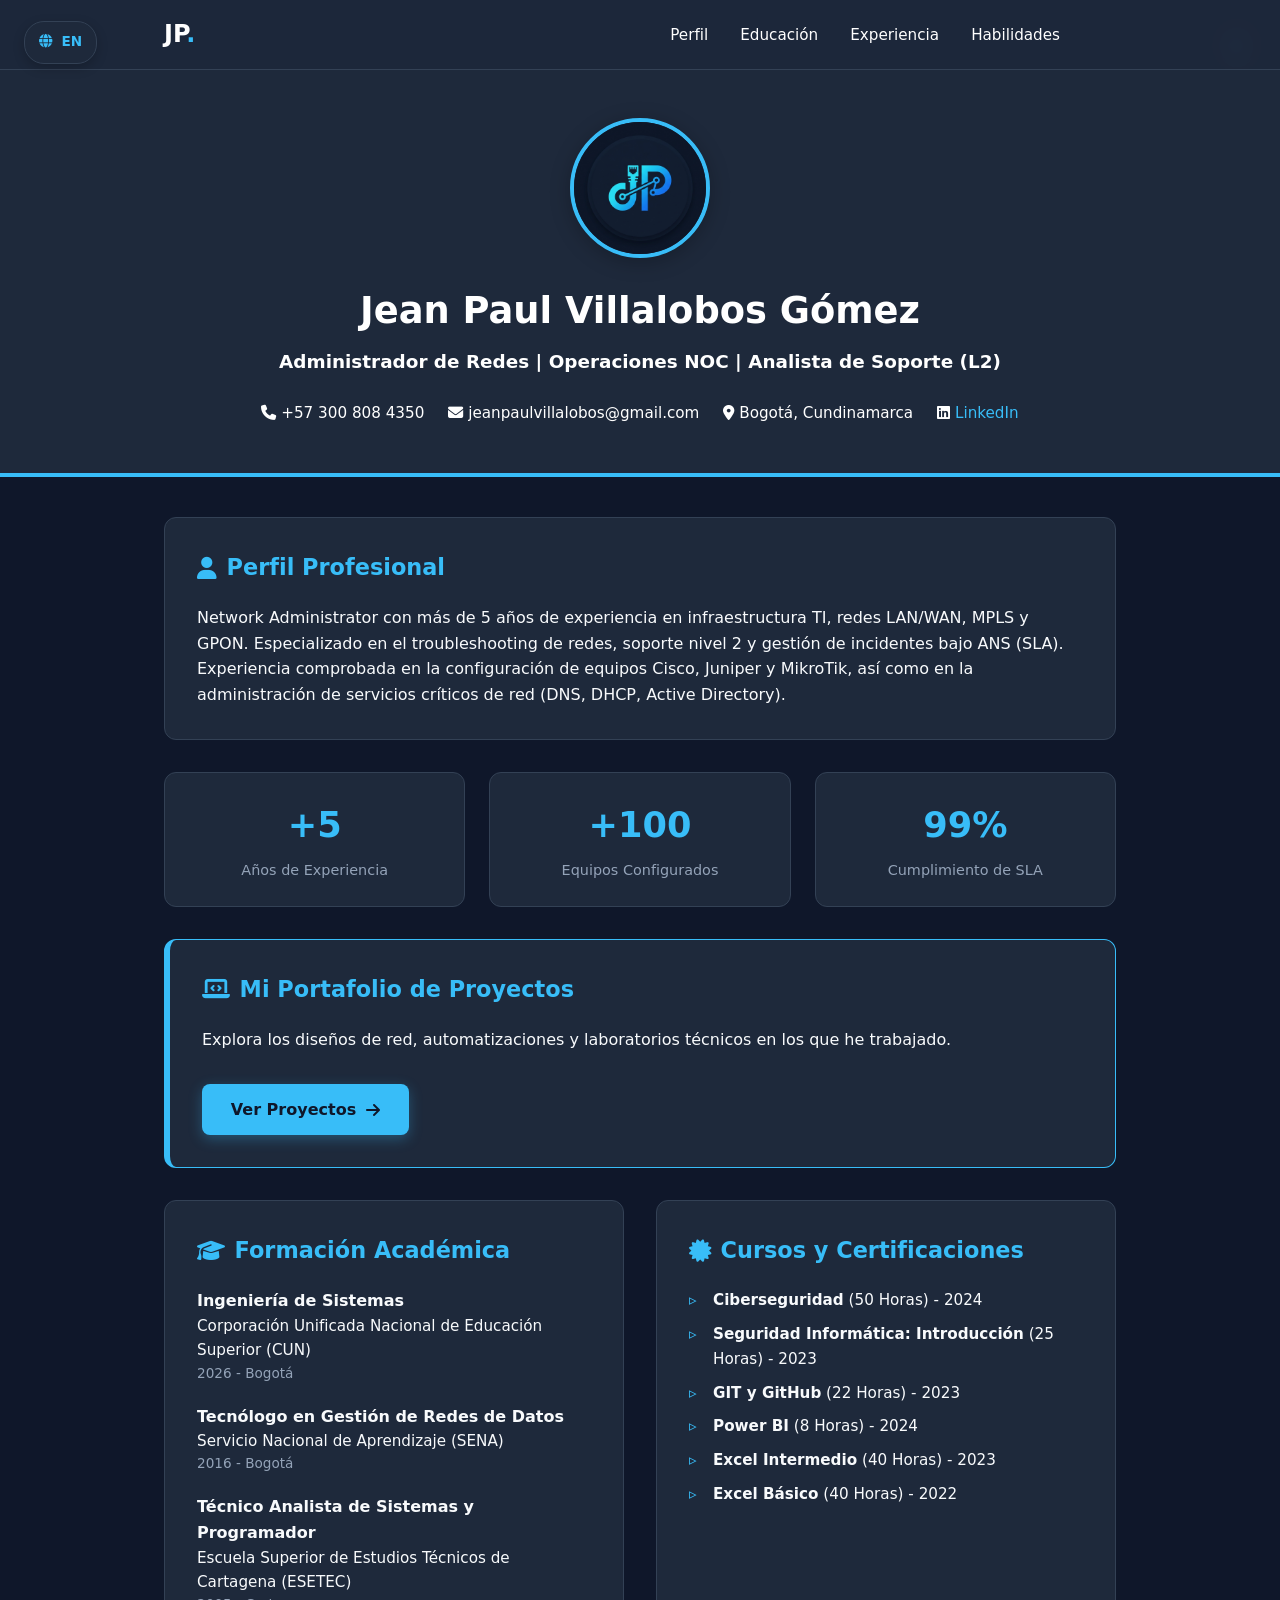
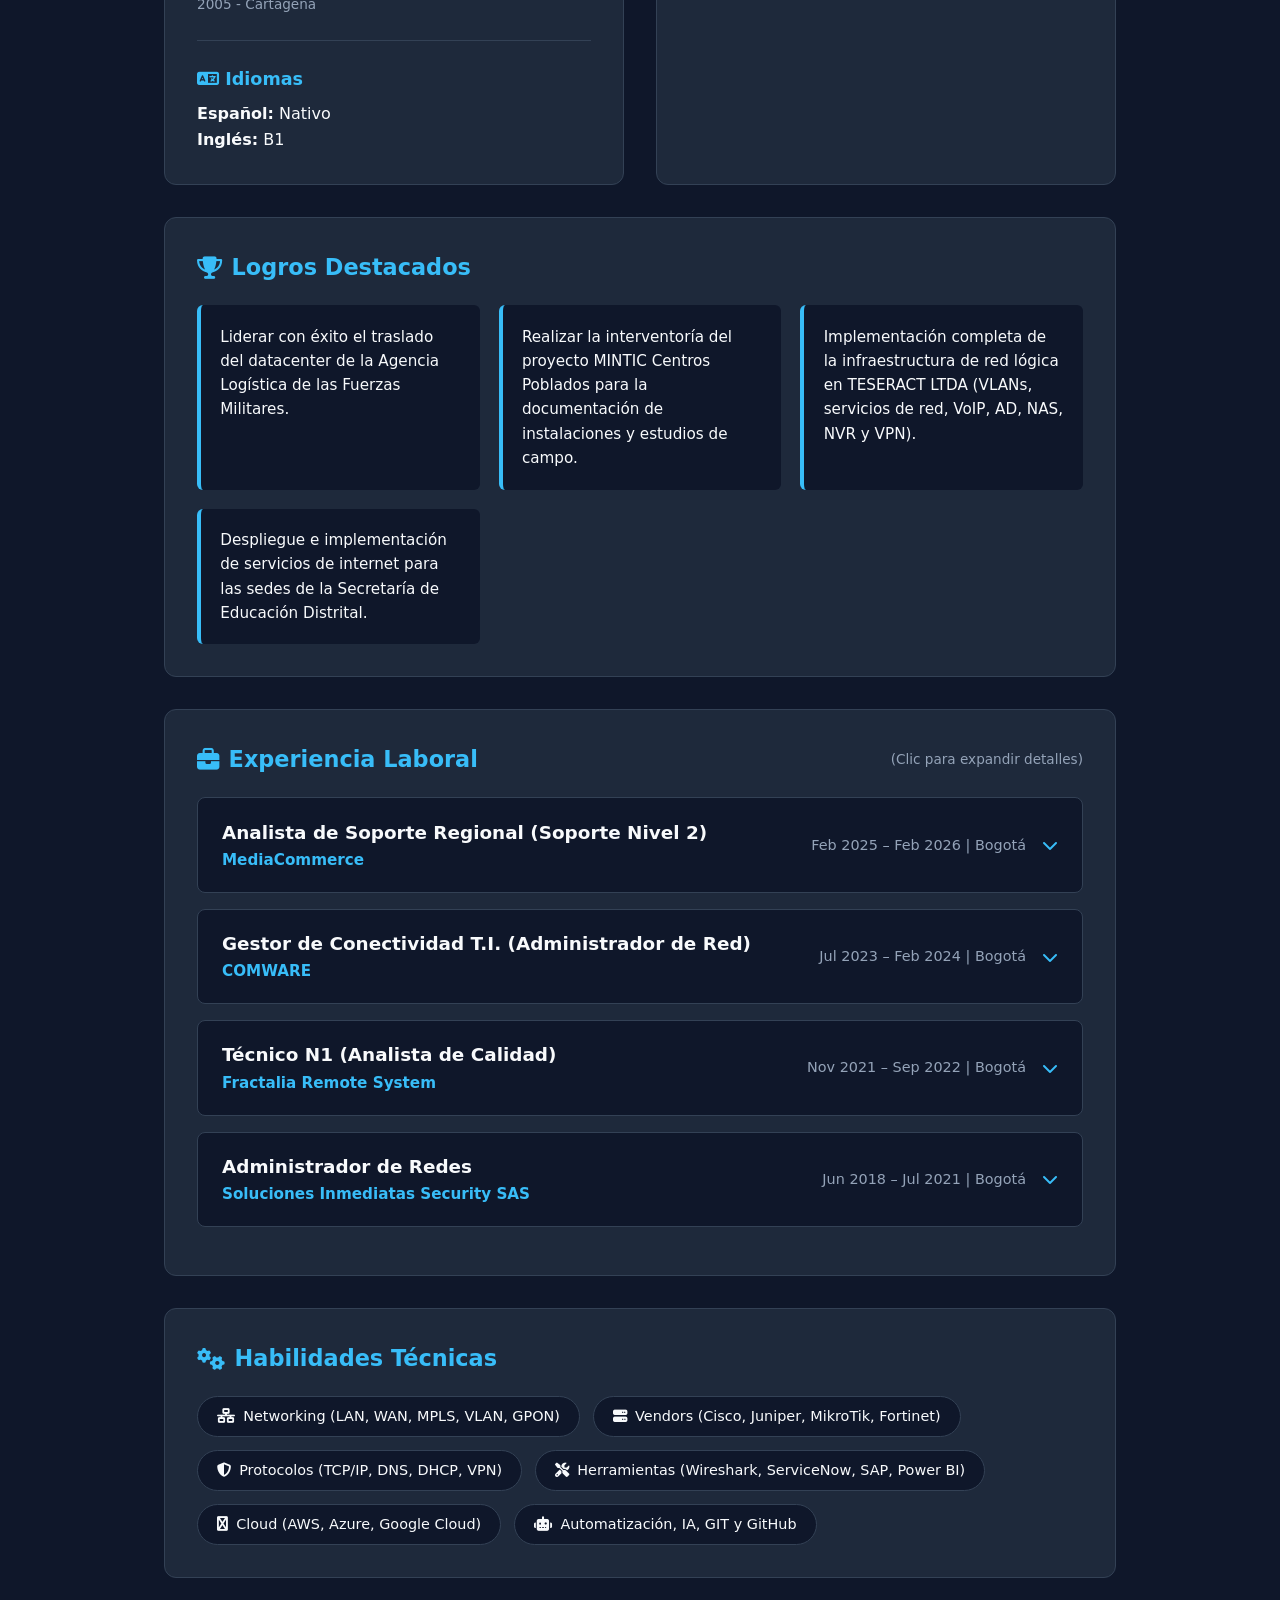
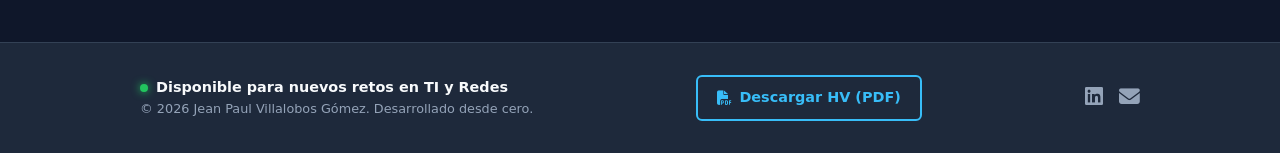
==== index.html @ 3f424269 "cambios corregidos01" ====
<!DOCTYPE html>
<html lang="es">
<head>
    <meta charset="UTF-8">
    <meta name="viewport" content="width=device-width, initial-scale=1.0">
    <title>Jean Paul Villalobos Gómez | Network Administrator & NOC Engineer</title>
    
    <link rel="stylesheet" href="css/styles.css">
    <link rel="stylesheet" href="https://cdnjs.cloudflare.com/ajax/libs/font-awesome/6.4.0/css/all.min.css">
    <link rel="icon" type="image/png" href="img/favicon.png">
</head>
<body>
        <a href="index-en.html" class="lang-btn" aria-label="Cambiar idioma a Inglés">
    <i class="fas fa-globe"></i> EN
</a>

    <nav class="navbar">
        <div class="nav-container">
            <a href="#" class="nav-logo">JP<span>.</span></a>
            
            <button class="menu-toggle" id="mobile-menu" aria-label="Abrir menú">
                <span class="bar"></span>
                <span class="bar"></span>
                <span class="bar"></span>
            </button>
            
            <ul class="nav-links" style="margin-right: 3.5rem;">
                <li><a href="#perfil" class="nav-link">Perfil</a></li>
                <li><a href="#educacion" class="nav-link">Educación</a></li>
                <li><a href="#experiencia" class="nav-link">Experiencia</a></li>
                <li><a href="#habilidades" class="nav-link">Habilidades</a></li>
            </ul>
        </div>
    </nav>

    <button id="theme-toggle" class="theme-btn" aria-label="Cambiar tema">
        <i class="fas fa-moon"></i>
    </button>

    <header>
        <div class="header-container">
            <div class="profile-photo-container">
                <img src="img/favicon.png" alt="Foto de Jean Paul Villalobos" class="profile-photo">
            </div>

            <h1>Jean Paul Villalobos Gómez</h1>
            <p class="subtitle">Administrador de Redes | Operaciones NOC | Analista de Soporte (L2)</p>
            
            <div class="contact-bar">
                <span><i class="fas fa-phone"></i> +57 300 808 4350</span>
                <span><i class="fas fa-envelope"></i> jeanpaulvillalobos@gmail.com</span>
                <span><i class="fas fa-map-marker-alt"></i> Bogotá, Cundinamarca</span>
                <span><i class="fab fa-linkedin"></i> <a href="https://www.linkedin.com/in/jean-paul-villaloboss-394579252/" target="_blank">LinkedIn</a></span>
            </div>
        </div>
    </header>

    <div class="container">
        
        <section id="perfil" class="main-section scroll-animate">
            <h2><i class="fas fa-user"></i> Perfil Profesional</h2>
            <p>Network Administrator con más de 5 años de experiencia en infraestructura TI, redes LAN/WAN, MPLS y GPON. Especializado en el troubleshooting de redes, soporte nivel 2 y gestión de incidentes bajo ANS (SLA). Experiencia comprobada en la configuración de equipos Cisco, Juniper y MikroTik, así como en la administración de servicios críticos de red (DNS, DHCP, Active Directory).</p>
        </section>

        <section id="stats" class="stats-section scroll-animate">
            <div class="stats-grid">
                <div class="stat-card">
                    <span class="stat-number" data-target="5">+0</span>
                    <p class="stat-label">Años de Experiencia</p>
                </div>
                <div class="stat-card">
                    <span class="stat-number" data-target="100">+0</span>
                    <p class="stat-label">Equipos Configurados</p>
                </div>
                <div class="stat-card">
                    <span class="stat-number" data-target="99">0%</span>
                    <p class="stat-label">Cumplimiento de SLA</p>
                </div>
            </div>
        </section>

        <section id="portafolio-link" class="portfolio-banner scroll-animate">
            <div class="portfolio-banner-content">
                <div class="portfolio-banner-text">
                    <h2><i class="fas fa-laptop-code"></i> Mi Portafolio de Proyectos</h2>
                    <p>Explora los diseños de red, automatizaciones y laboratorios técnicos en los que he trabajado.</p>
                </div>
                <a href="portafolio.html" class="portfolio-btn">Ver Proyectos <i class="fas fa-arrow-right"></i></a>
            </div>
        </section>

        <div class="columns-grid scroll-animate">
            
            <section id="educacion" class="grid-section">
                <h2><i class="fas fa-graduation-cap"></i> Formación Académica</h2>
                <div class="education-item">
                    <h4>Ingeniería de Sistemas</h4>
                    <p class="institution">Corporación Unificada Nacional de Educación Superior (CUN)</p>
                    <p class="year">2026 - Bogotá</p>
                </div>
                <div class="education-item">
                    <h4>Tecnólogo en Gestión de Redes de Datos</h4>
                    <p class="institution">Servicio Nacional de Aprendizaje (SENA)</p>
                    <p class="year">2016 - Bogotá</p>
                </div>
                <div class="education-item">
                    <h4>Técnico Analista de Sistemas y Programador</h4>
                    <p class="institution">Escuela Superior de Estudios Técnicos de Cartagena (ESETEC)</p>
                    <p class="year">2005 - Cartagena</p>
                </div>
                
                <div class="languages-block">
                    <h3><i class="fas fa-language"></i> Idiomas</h3>
                    <p><strong>Español:</strong> Nativo</p>
                    <p><strong>Inglés:</strong> B1</p>
                </div>
            </section>

            <section id="certificaciones" class="grid-section">
                <h2><i class="fas fa-certificate"></i> Cursos y Certificaciones</h2>
                <ul class="certifications-list">
                    <li><strong>Ciberseguridad</strong> (50 Horas) - 2024</li>
                    <li><strong>Seguridad Informática: Introducción</strong> (25 Horas) - 2023</li>
                    <li><strong>GIT y GitHub</strong> (22 Horas) - 2023</li>
                    <li><strong>Power BI</strong> (8 Horas) - 2024</li>
                    <li><strong>Excel Intermedio</strong> (40 Horas) - 2023</li>
                    <li><strong>Excel Básico</strong> (40 Horas) - 2022</li>
                </ul>
            </section>
        </div>

        <section id="logros" class="main-section scroll-animate">
            <h2><i class="fas fa-trophy"></i> Logros Destacados</h2>
            <div class="logros-container">
                <div class="logro-card">
                    <p>Liderar con éxito el traslado del datacenter de la Agencia Logística de las Fuerzas Militares.</p>
                </div>
                <div class="logro-card">
                    <p>Realizar la interventoría del proyecto MINTIC Centros Poblados para la documentación de instalaciones y estudios de campo.</p>
                </div>
                <div class="logro-card">
                    <p>Implementación completa de la infraestructura de red lógica en TESERACT LTDA (VLANs, servicios de red, VoIP, AD, NAS, NVR y VPN).</p>
                </div>
                <div class="logro-card">
                    <p>Despliegue e implementación de servicios de internet para las sedes de la Secretaría de Educación Distrital.</p>
                </div>
            </div>
        </section>

        <section id="experiencia" class="main-section scroll-animate">
            <h2><i class="fas fa-briefcase"></i> Experiencia Laboral <span class="help-text">(Clic para expandir detalles)</span></h2>
            
            <div class="accordion-item">
                <div class="accordion-header">
                    <div class="job-meta-title">
                        <h3>Analista de Soporte Regional (Soporte Nivel 2)</h3>
                        <span class="company">MediaCommerce</span>
                    </div>
                    <div class="job-meta-date">
                        <span class="date">Feb 2025 – Feb 2026 | Bogotá</span>
                        <i class="fas fa-chevron-down arrow-icon"></i>
                    </div>
                </div>
                <div class="accordion-content">
                    <ul class="job-tasks">
                        <li>Soporte técnico especializado en campo a equipos de telecomunicaciones de alta capacidad para clientes corporativos y sector público.</li>
                        <li>Preconfiguración, instalación física, conexión, diagnóstico de fallas (capa física y lógica) y puesta en marcha de equipos en sitio (última milla y acceso).</li>
                        <li>Gestión de solicitudes, logística de equipos, desinstalaciones y trazabilidad mediante SAP.</li>
                        <li>Atención de incidentes y soporte correctivo garantizando la continuidad del servicio bajo estrictos acuerdos de niveles de servicio (SLA).</li>
                    </ul>
                </div>
            </div>

            <div class="accordion-item">
                <div class="accordion-header">
                    <div class="job-meta-title">
                        <h3>Gestor de Conectividad T.I. (Administrador de Red)</h3>
                        <span class="company">COMWARE</span>
                    </div>
                    <div class="job-meta-date">
                        <span class="date">Jul 2023 – Feb 2024 | Bogotá</span>
                        <i class="fas fa-chevron-down arrow-icon"></i>
                    </div>
                </div>
                <div class="accordion-content">
                    <ul class="job-tasks">
                        <li>Administración y monitoreo de redes LAN/WAN/WLAN utilizando switches Juniper y controladoras inalámbricas HP Aruba.</li>
                        <li>Gestión de servicios de red (Active Directory, DNS, DHCP, FTP/SFTP, Office 365, VoIP) y entornos de virtualización (Hyper-V, VMware).</li>
                        <li>Administración de conectividad MPLS inter-sedes y herramientas de diagnóstico (Wireshark, SSH, MariaDB, SQL Server).</li>
                        <li>Gestión de incidencias a través de ServiceNow bajo el marco de trabajo ITIL, cumpliendo con los SLAs establecidos.</li>
                    </ul>
                </div>
            </div>

            <div class="accordion-item">
                <div class="accordion-header">
                    <div class="job-meta-title">
                        <h3>Técnico N1 (Analista de Calidad)</h3>
                        <span class="company">Fractalia Remote System</span>
                    </div>
                    <div class="job-meta-date">
                        <span class="date">Nov 2021 – Sep 2022 | Bogotá</span>
                        <i class="fas fa-chevron-down arrow-icon"></i>
                    </div>
                </div>
                <div class="accordion-content">
                    <ul class="job-tasks">
                        <li>Validación, auditoría y normalización de documentación técnica para estudios de campo e instalaciones del proyecto MINTIC.</li>
                        <li>Análisis y manejo de datos masivos mediante Excel avanzado, Power Query y Power BI para el seguimiento de indicadores (dashboards).</li>
                        <li>Coordinación y gestión de proveedores externos (Panamproject, SDT Ingeniería, Globaltronik) asegurando entregables de calidad.</li>
                    </ul>
                </div>
            </div>

            <div class="accordion-item">
                <div class="accordion-header">
                    <div class="job-meta-title">
                        <h3>Administrador de Redes</h3>
                        <span class="company">Soluciones Inmediatas Security SAS</span>
                    </div>
                    <div class="job-meta-date">
                        <span class="date">Jun 2018 – Jul 2021 | Bogotá</span>
                        <i class="fas fa-chevron-down arrow-icon"></i>
                    </div>
                </div>
                <div class="accordion-content">
                    <ul class="job-tasks">
                        <li>Monitoreo de infraestructura LAN/WAN y gestión de servidores Linux y Windows (hardening y optimización).</li>
                        <li>Implementación de controles de seguridad perimetral (IDS, IPS, Firewalls) y administración de Datacenter (monitoreo ambiental y crítico).</li>
                        <li>Soporte y administración de entornos Cloud (AWS, Azure, Google Cloud) y automatización básica con Python, HTML y CSS.</li>
                    </ul>
                </div>
            </div>
        </section>

        <section id="habilidades" class="main-section scroll-animate">
            <h2><i class="fas fa-cogs"></i> Habilidades Técnicas</h2>
            <div class="skills-container">
                <span class="skill-tag"><i class="fas fa-network-wired"></i> Networking (LAN, WAN, MPLS, VLAN, GPON)</span>
                <span class="skill-tag"><i class="fas fa-server"></i> Vendors (Cisco, Juniper, MikroTik, Fortinet)</span>
                <span class="skill-tag"><i class="fas fa-shield-alt"></i> Protocolos (TCP/IP, DNS, DHCP, VPN)</span>
                <span class="skill-tag"><i class="fas fa-tools"></i> Herramientas (Wireshark, ServiceNow, SAP, Power BI)</span>
                <span class="skill-tag"><i class="fab fa-cloud"></i> Cloud (AWS, Azure, Google Cloud)</span>
                <span class="skill-tag"><i class="fas fa-robot"></i> Automatización, IA, GIT y GitHub</span>
            </div>
        </section>

    </div>

    <footer>
        <div class="footer-container">
            <div class="footer-info">
                <p class="status-tag"><span class="dot"></span> Disponible para nuevos retos en TI y Redes</p>
                <p class="credits">© 2026 Jean Paul Villalobos Gómez. Desarrollado desde cero.</p>
            </div>
            <div class="footer-actions">
                <a href="https://drive.google.com/file/d/1JrEGTM5eayhibXr13yMg1QWJ3Eq_yTVu/view?usp=sharing" download class="download-btn">
                    <i class="fas fa-file-pdf"></i> Descargar HV (PDF)
                </a>
            </div>
            <div class="footer-social">
                <a href="https://www.linkedin.com/in/jean-paul-villaloboss-394579252/" target="_blank" aria-label="LinkedIn"><i class="fab fa-linkedin"></i></a>
                <a href="mailto:jeanpaulvillalobos@gmail.com" aria-label="Email"><i class="fas fa-envelope"></i></a>
            </div>
        </div>
    </footer>

    <script src="js/script.js"></script>
</body>
</html>
---- css/styles.css ----
/* ==========================================================================
   1. CONFIGURACIÓN GENERAL Y VARIABLES (DARK/LIGHT MODE)
   ========================================================================== */
:root {
    --bg-color: #0f172a;
    --card-bg: #1e293b;
    --text-color: #f8fafc;
    --text-muted: #94a3b8;
    --primary-color: #38bdf8;
    --accent-color: #0ea5e9;
    --border-color: #334155;
    --header-bg: #1e293b;
    --nav-bg: rgba(30, 41, 59, 0.95);
}

[data-theme="light"] {
    --bg-color: #f1f5f9;
    --card-bg: #ffffff;
    --text-color: #1e293b;
    --text-muted: #64748b;
    --primary-color: #0284c7;
    --accent-color: #0369a1;
    --border-color: #e2e8f0;
    --header-bg: #0f172a;
    --nav-bg: rgba(15, 23, 42, 0.95);
}

* {
    box-sizing: border-box;
    margin: 0;
    padding: 0;
    transition: background-color 0.3s ease, color 0.3s ease, border-color 0.3s ease;
}

html {
    scroll-behavior: smooth; /* Desplazamiento suave al hacer clic en los enlaces de la barra nav */
}

body {
    font-family: 'Segoe UI', system-ui, sans-serif;
    background-color: var(--bg-color);
    color: var(--text-color);
    line-height: 1.6;
    padding-top: 70px; /* Previene que el menú fijo tape la cabecera */
}

/* ==========================================================================
   2. STICKY NAVBAR & RESPONSIVE MENÚ
   ========================================================================== */
.navbar {
    position: fixed;
    top: 0;
    left: 0;
    width: 100%;
    height: 70px;
    background-color: var(--nav-bg);
    backdrop-filter: blur(8px);
    border-bottom: 1px solid var(--border-color);
    z-index: 2000;
}

.nav-container {
    max-width: 1000px;
    height: 100%;
    margin: 0 auto;
    padding: 0 1.5rem;
    display: flex;
    justify-content: space-between;
    align-items: center;
}

.nav-logo {
    font-size: 1.5rem;
    font-weight: 800;
    color: #ffffff;
    text-decoration: none;
}

.nav-logo span {
    color: var(--primary-color);
}

.nav-links {
    display: flex;
    list-style: none;
    gap: 2rem;
}

.nav-link {
    color: #ffffff;
    text-decoration: none;
    font-size: 0.95rem;
    font-weight: 500;
    position: relative;
    padding: 0.3rem 0;
}

.nav-link::after {
    content: '';
    position: absolute;
    bottom: 0;
    left: 0;
    width: 0;
    height: 2px;
    background-color: var(--primary-color);
    transition: width 0.3s ease;
}

.nav-link:hover::after {
    width: 100%;
}

/* Botón Hamburguesa Móvil */
.menu-toggle {
    display: none;
    flex-direction: column;
    justify-content: space-between;
    width: 24px;
    height: 18px;
    background: transparent;
    border: none;
    cursor: pointer;
}

.menu-toggle .bar {
    width: 100%;
    height: 2px;
    background-color: #ffffff;
    border-radius: 2px;
    transition: all 0.3s ease;
}

/* ==========================================================================
   3. CABECERA Y FOTO CIRCULAR
   ========================================================================== */
header {
    background-color: var(--header-bg);
    padding: 3rem 1.5rem;
    text-align: center;
    border-bottom: 4px solid var(--primary-color);
}

.profile-photo-container {
    width: 140px;
    height: 140px;
    margin: 0 auto 1.5rem auto;
    border-radius: 50%;
    overflow: hidden;
    border: 4px solid var(--primary-color);
    box-shadow: 0 4px 20px rgba(0, 0, 0, 0.25);
    background-color: var(--card-bg);
}

.profile-photo {
    width: 100%;
    height: 100%;
    object-fit: cover;
}

header h1 {
    font-size: 2.3rem;
    margin-bottom: 0.4rem;
}

.subtitle {
    font-size: 1.15rem;
    color: var(--primary-color);
    font-weight: 600;
    margin-bottom: 1.5rem;
}

.contact-bar {
    display: flex;
    justify-content: center;
    gap: 1.5rem;
    flex-wrap: wrap;
    font-size: 0.95rem;
    color: #ffffff;
}

.contact-bar a {
    color: var(--primary-color);
    text-decoration: none;
}
/* ==========================================================================
   3. CABECERA Y FOTO CIRCULAR
   ========================================================================== */
header {
    background-color: var(--header-bg);
    padding: 3rem 1.5rem;
    text-align: center;
    border-bottom: 4px solid var(--primary-color);
}

/* Fuerza a que el título principal sea blanco en cualquier modo */
header h1 {
    font-size: 2.3rem;
    margin-bottom: 0.4rem;
    color: #ffffff; /* <- Cambiado a blanco puro */
}

.subtitle {
    font-size: 1.15rem;
    color: var(--primary-color);
    font-weight: 600;
    margin-bottom: 1.5rem;
}

/* Asegura que los textos adicionales de la cabecera (como en el portafolio) sean blancos */
header p {
    color: #ffffff !important; /* <- Fuerza el blanco para descripciones secundarias en el header */
}

.contact-bar {
    display: flex;
    justify-content: center;
    gap: 1.5rem;
    flex-wrap: wrap;
    font-size: 0.95rem;
    color: #ffffff; /* <- Mantiene los textos de contacto en blanco */
}

.contact-bar a {
    color: var(--primary-color);
    text-decoration: none;
}

/* ==========================================================================
   4. SECCIONES, GRIDS Y COMPONENTES
   ========================================================================== */
.container {
    max-width: 1000px;
    margin: 2.5rem auto 0 auto;
    padding: 0 1.5rem;
}

.main-section, .grid-section {
    background-color: var(--card-bg);
    padding: 2rem;
    border-radius: 12px;
    border: 1px solid var(--border-color);
    margin-bottom: 2rem;
}

h2 {
    font-size: 1.4rem;
    color: var(--primary-color);
    margin-bottom: 1.2rem;
    display: flex;
    align-items: center;
    gap: 0.6rem;
}

.help-text {
    font-size: 0.85rem;
    color: var(--text-muted);
    font-weight: 400;
    margin-left: auto;
}

.columns-grid {
    display: grid;
    grid-template-columns: 1fr 1fr;
    gap: 2rem;
    margin-bottom: 2rem;
}

.columns-grid .grid-section { margin-bottom: 0; }

.education-item { margin-bottom: 1.2rem; }
.institution { font-size: 0.95rem; font-weight: 500; }
.year { font-size: 0.85rem; color: var(--text-muted); }
.languages-block { margin-top: 1.5rem; padding-top: 1.5rem; border-top: 1px solid var(--border-color); }
.languages-block h3 { font-size: 1.1rem; margin-bottom: 0.5rem; color: var(--primary-color); }

.certifications-list { list-style: none; }
.certifications-list li {
    position: relative;
    padding-left: 1.5rem;
    margin-bottom: 0.6rem;
    font-size: 0.95rem;
}
.certifications-list li::before {
    content: "▹"; position: absolute; left: 0; color: var(--primary-color); font-weight: bold;
}

/* Logros en cuadrícula */
.logros-container {
    display: grid;
    grid-template-columns: repeat(auto-fit, minmax(220px, 1fr));
    gap: 1.2rem;
}

.logro-card {
    background-color: var(--bg-color);
    padding: 1.2rem;
    border-left: 4px solid var(--primary-color);
    border-radius: 6px;
    font-size: 0.95rem;
}

/* Habilidades en etiquetas */
.skills-container { display: flex; flex-wrap: wrap; gap: 0.8rem; }
.skill-tag {
    background-color: var(--bg-color);
    border: 1px solid var(--border-color);
    padding: 0.5rem 1.2rem;
    border-radius: 30px;
    font-size: 0.9rem;
    display: inline-flex;
    align-items: center;
    gap: 0.5rem;
}

/* Banner de portafolio */
.portfolio-banner {
    background: linear-gradient(135deg, var(--card-bg) 0%, #1e293b 100%);
    border: 1px solid var(--primary-color);
    border-left: 6px solid var(--primary-color);
    padding: 2rem;
    border-radius: 12px;
    margin-bottom: 2rem;
}

[data-theme="light"] .portfolio-banner {
    background: linear-gradient(135deg, var(--card-bg) 0%, #e2e8f0 100%);
}

.portfolio-banner-content {
    display: flex;
    justify-content: space-between;
    align-items: center;
    gap: 2rem;
    flex-wrap: wrap;
}

.portfolio-btn {
    background-color: var(--primary-color);
    color: #0f172a !important;
    padding: 0.8rem 1.8rem;
    border-radius: 8px;
    text-decoration: none;
    font-weight: 700;
    display: inline-flex;
    align-items: center;
    gap: 0.6rem;
    box-shadow: 0 4px 14px rgba(56, 189, 248, 0.3);
}

.portfolio-btn:hover { transform: translateY(-2px); background-color: var(--accent-color); }

/* ==========================================================================
   5. COMPONENTE: CONTADORES ANIMADOS (STATS)
   ========================================================================== */
.stats-section {
    margin-bottom: 2rem;
}

.stats-grid {
    display: grid;
    grid-template-columns: repeat(3, 1fr);
    gap: 1.5rem;
}

.stat-card {
    background-color: var(--card-bg);
    border: 1px solid var(--border-color);
    padding: 1.5rem;
    text-align: center;
    border-radius: 12px;
}

.stat-number {
    font-size: 2.2rem;
    font-weight: 800;
    color: var(--primary-color);
    display: block;
}

.stat-label {
    font-size: 0.9rem;
    color: var(--text-muted);
    font-weight: 500;
    margin-top: 0.3rem;
}

/* ==========================================================================
   6. COMPONENTE: ACORDEÓN PARA EXPERIENCIA LABORAL
   ========================================================================== */
.accordion-item {
    background-color: var(--bg-color);
    border: 1px solid var(--border-color);
    border-radius: 8px;
    margin-bottom: 1rem;
    overflow: hidden;
}

.accordion-header {
    padding: 1.2rem 1.5rem;
    display: flex;
    justify-content: space-between;
    align-items: center;
    cursor: pointer;
    user-select: none;
}

.accordion-header:hover {
    background-color: rgba(56, 189, 248, 0.05);
}

.job-meta-title h3 { font-size: 1.15rem; color: var(--text-color); }
.company { font-weight: 600; color: var(--primary-color); font-size: 0.95rem; }
.job-meta-date { display: flex; align-items: center; gap: 1rem; }
.date { font-size: 0.9rem; color: var(--text-muted); }

.arrow-icon {
    color: var(--primary-color);
    transition: transform 0.3s ease;
}

/* Control del acordeón oculto / visible */
.accordion-content {
    max-height: 0;
    overflow: hidden;
    transition: max-height 0.3s cubic-bezier(0, 1, 0, 1); /* Animación nativa fluida */
    background-color: var(--card-bg);
}

.job-tasks {
    list-style: none;
    padding: 1.5rem;
}

.job-tasks li {
    position: relative;
    padding-left: 1.5rem;
    margin-bottom: 0.6rem;
    font-size: 0.95rem;
}

.job-tasks li::before {
    content: "▹"; position: absolute; left: 0; color: var(--primary-color); font-weight: bold;
}

/* Clases activas inyectadas por JS */
.accordion-item.active .accordion-content {
    max-height: 1000px; /* Suficiente espacio para expandirse */
    transition: max-height 0.4s cubic-bezier(1, 0, 1, 0);
}

.accordion-item.active .arrow-icon {
    transform: rotate(180px); /* Gira la flecha cuando se expande */
}

/* ==========================================================================
   7. EFECTO DE ANIMACIÓN DE ENTRADA SUAVE (FADE IN + SLIDE)
   ========================================================================== */
.scroll-animate {
    opacity: 0;
    transform: translateY(30px);
    transition: opacity 0.6s ease-out, transform 0.6s ease-out;
}

.scroll-animate.appear {
    opacity: 1;
    transform: translateY(0);
}

/* ==========================================================================
   8. FOOTER, INTERRUPTOR Y RESPONSIVE MÓVIL
   ========================================================================== */
footer { background-color: var(--header-bg); padding: 2rem 1.5rem; margin-top: 4rem; border-top: 1px solid var(--border-color); }
.footer-container { max-width: 1000px; margin: 0 auto; display: flex; justify-content: space-between; align-items: center; flex-wrap: wrap; gap: 1.5rem; }
.status-tag { font-size: 0.9rem; font-weight: 600; display: flex; align-items: center; gap: 0.5rem; }
.dot { height: 8px; width: 8px; background-color: #22c55e; border-radius: 50%; box-shadow: 0 0 8px #22c55e; }
.credits { font-size: 0.8rem; color: var(--text-muted); }
.download-btn { background-color: transparent; color: var(--primary-color); border: 2px solid var(--primary-color); padding: 0.6rem 1.2rem; border-radius: 6px; text-decoration: none; font-size: 0.9rem; font-weight: bold; display: inline-flex; align-items: center; gap: 0.5rem; }
.download-btn:hover { background-color: var(--primary-color); color: #0f172a !important; }
[data-theme="light"] .download-btn:hover { color: #ffffff !important; }
.footer-social { display: flex; gap: 1rem; }
.footer-social a { color: var(--text-muted); font-size: 1.3rem; }
.footer-social a:hover { color: var(--primary-color); }

.theme-btn {
    position: fixed; top: 1.5rem; right: 1.5rem; background-color: var(--card-bg); color: var(--primary-color); border: 1px solid var(--border-color); padding: 0.8rem; border-radius: 50%; cursor: pointer; z-index: 1000;
}

/* RESPONSIVE MOBILE MEDIA QUERIES (Bloque existente en tu CSS) */
@media (max-width: 768px) {
    .columns-grid, .stats-grid { grid-template-columns: 1fr; }
    .accordion-header { flex-direction: column; align-items: flex-start; gap: 0.5rem; }
    .job-meta-date { width: 100%; justify-content: space-between; }
    
    /* Configuración menú responsivo vertical */
    .menu-toggle { display: flex; }
    .nav-links {
        position: absolute; top: 70px; left: -100%; width: 100%; height: calc(100vh - 70px);
        background-color: var(--nav-bg); flex-direction: column; align-items: center;
        padding-top: 3rem; transition: left 0.3s ease;
    }
    .nav-links.active { left: 0; }
    
    /* Animación del botón hamburguesa activo */
    .menu-toggle.active .bar:nth-child(2) { opacity: 0; }
    .menu-toggle.active .bar:nth-child(1) { transform: translateY(8px) rotate(45px); }
    .menu-toggle.active .bar:nth-child(3) { transform: translateY(-8px) rotate(-45px); }

    /* ==========================================================================
       NUEVO AJUSTE: REUBICACIÓN DEL BOTÓN MODO OSCURO EN CELULARES
       ========================================================================== */
    .theme-btn {
        top: auto;          /* Cancela la posición superior que tenía en PC */
        bottom: 2rem;       /* Lo ubica abajo en la pantalla */
        right: 1.5rem;      /* Lo mantiene pegado a la derecha */
        padding: 1rem;      /* Lo hace ligeramente más grande para pantallas táctiles */
        box-shadow: 0 6px 16px rgba(0, 0, 0, 0.4); /* Sombra más pronunciada */
    }
}
/* ==========================================================================
   11. NUEVOS ESTILOS EXCLUSIVOS PARA LA PÁGINA DE PORTAFOLIO
   ========================================================================== */

/* Cabecera de la tarjeta del proyecto */
.project-header {
    display: flex;
    justify-content: space-between;
    align-items: center;
    border-bottom: 1px solid var(--border-color);
    padding-bottom: 1rem;
    margin-bottom: 1.5rem;
    flex-wrap: wrap;
    gap: 1rem;
}

/* Etiqueta visual de especialidad del proyecto (ej: Infraestructura, Cloud) */
.project-tag {
    background-color: rgba(56, 189, 248, 0.1);
    color: var(--primary-color);
    padding: 0.3rem 1rem;
    border-radius: 20px;
    font-size: 0.85rem;
    font-weight: 600;
    border: 1px solid rgba(56, 189, 248, 0.2);
}

/* Cuerpo adaptivo: Grid de 2 columnas en PC (55% texto, 45% fotos) */
.project-body {
    display: grid;
    grid-template-columns: 1.2fr 0.8fr;
    gap: 2rem;
    align-items: start;
}

.project-description h3 {
    font-size: 1.15rem;
    margin-bottom: 0.5rem;
    color: var(--text-color);
}

.project-description h4 {
    font-size: 0.95rem;
    margin: 1rem 0 0.5rem 0;
    color: var(--primary-color);
}

.project-description p {
    font-size: 0.95rem;
    color: var(--text-muted);
}

/* --- MAQUETACIÓN DEL SCROLL DE FOTOS (SLIDER INTERACTIVO) --- */
.project-gallery {
    width: 100%;
}

.slider-wrapper {
    position: relative;
    width: 100%;
    height: 250px; /* Altura ideal fija para los captures de pantalla o fotos */
    border-radius: 8px;
    overflow: hidden;
    border: 1px solid var(--border-color);
    box-shadow: 0 4px 12px rgba(0,0,0,0.15);
}

/* Fila horizontal oculta que contiene todas las imágenes alineadas */
.slider {
    display: flex;
    width: 100%;
    height: 100%;
    scroll-behavior: smooth;
    overflow-x: hidden; /* JavaScript manejará el desplazamiento horizontal de manera limpia */
}

.slide-img {
    width: 100%;
    height: 100%;
    object-fit: cover; /* Ajusta y recorta la imagen proporcionalmente */
    flex-shrink: 0; /* Previene que el navegador encoja las fotos fuera del marco */
}

/* Flechas flotantes encima de la fotografía */
.slider-btn {
    position: absolute;
    top: 50%;
    transform: translateY(-50%);
    background-color: rgba(15, 23, 42, 0.7);
    color: #ffffff;
    border: none;
    width: 36px;
    height: 36px;
    border-radius: 50%;
    cursor: pointer;
    display: flex;
    align-items: center;
    justify-content: center;
    transition: background-color 0.2s, transform 0.2s;
    z-index: 10;
}

.slider-btn:hover {
    background-color: var(--primary-color);
    color: #0f172a;
}

.slider-btn.prev { left: 0.8rem; }
.slider-btn.next { right: 0.8rem; }

.gallery-help {
    font-size: 0.8rem;
    color: var(--text-muted);
    text-align: center;
    margin-top: 0.5rem;
    font-weight: 500;
}

/* RESPONSIVE: En pantallas medianas o celulares, las fotos pasan abajo del texto automáticamente */
@media (max-width: 850px) {
    .project-body {
        grid-template-columns: 1fr;
        gap: 1.5rem;
    }
    .slider-wrapper {
        height: 280px; /* Un poco más de altura en móviles */
    }
}

/* ==========================================================================
   12. BOTÓN INTERRUPTOR DE IDIOMA (BILINGÜE)
   ========================================================================== */
.lang-btn {
    position: fixed;
    top: 1.3rem;
    left: 1.5rem; /* Ubicado exactamente a la izquierda */
    background-color: var(--card-bg);
    color: var(--primary-color);
    border: 1px solid var(--border-color);
    padding: 0.6rem 0.9rem;
    border-radius: 20px; /* Estilo ovalado moderno */
    cursor: pointer;
    z-index: 3000; /* Flota por encima de la navbar */
    display: flex;
    align-items: center;
    justify-content: center;
    gap: 0.5rem;
    font-size: 0.85rem;
    font-weight: 700;
    text-decoration: none; /* Quita el subrayado de enlace */
    box-shadow: 0 4px 12px rgba(0, 0, 0, 0.2);
    transition: transform 0.2s, background-color 0.3s;
}

.lang-btn:hover {
    transform: scale(1.05);
    background-color: var(--primary-color);
    color: #0f172a;
}

/* RESPONSIVE: En celulares bajamos el botón de idioma abajo a la izquierda para no romper la navbar */
@media (max-width: 768px) {
    .lang-btn {
        top: auto;
        bottom: 2rem; /* Al alineado abajo con el botón de modo oscuro */
        left: 1.5rem;
        padding: 0.8rem 1.1rem;
        box-shadow: 0 6px 16px rgba(0, 0, 0, 0.4);
    }
    /* Le damos espacio al logo para que el botón de hamburguesa no lo empuje */
    .nav-logo {
        margin-left: 1rem;
    }
}
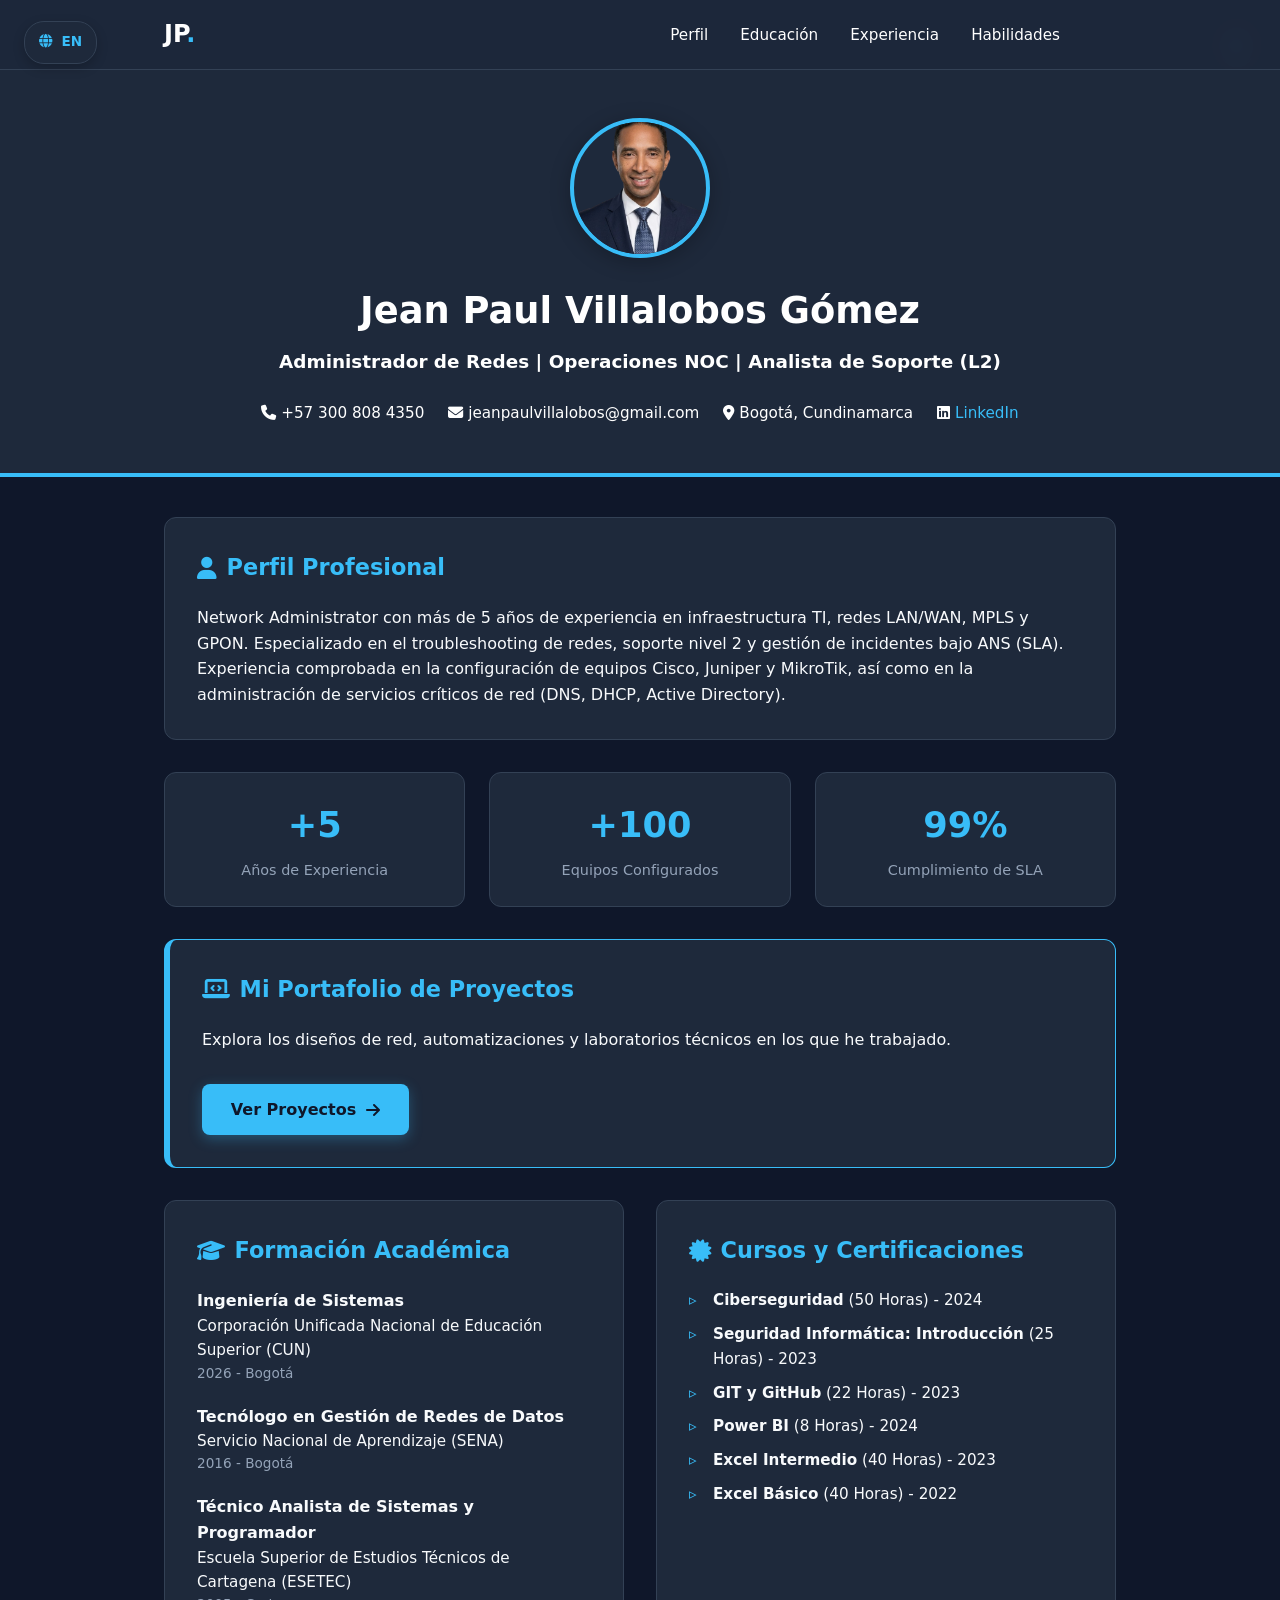
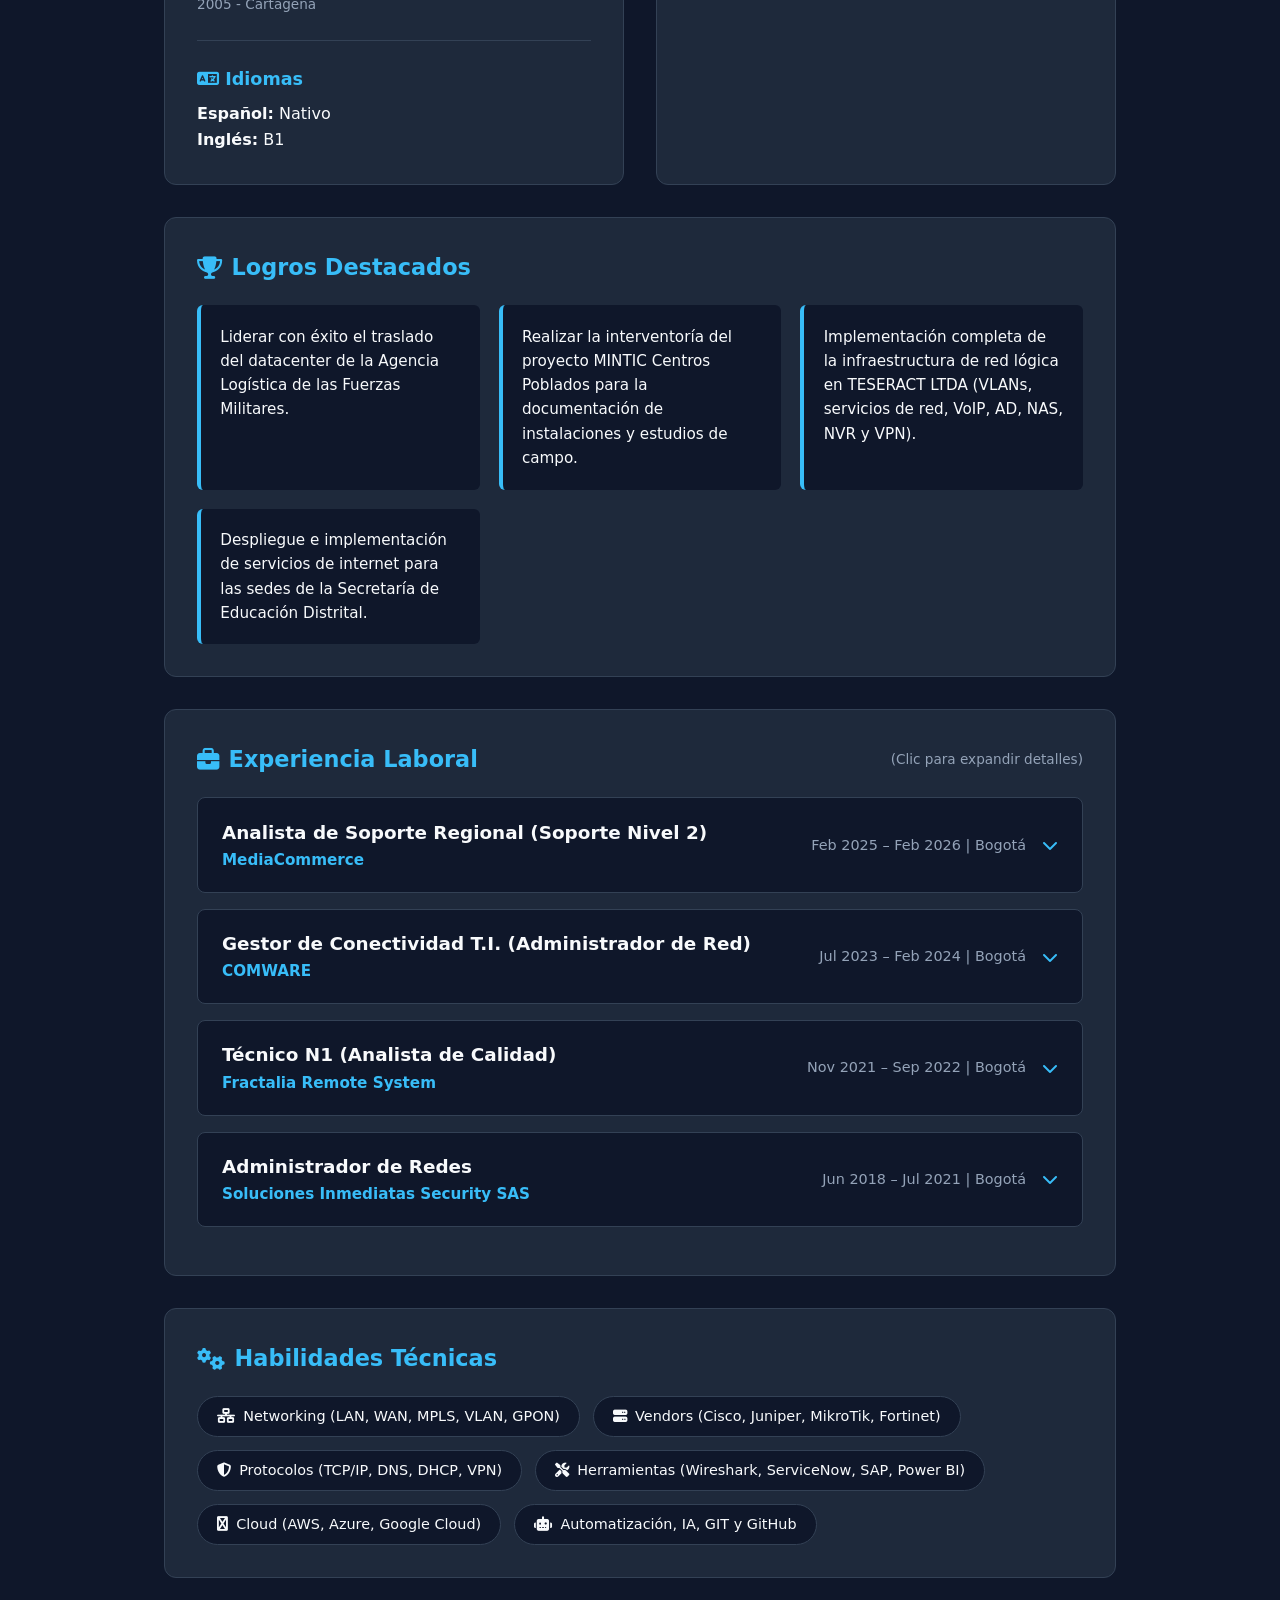
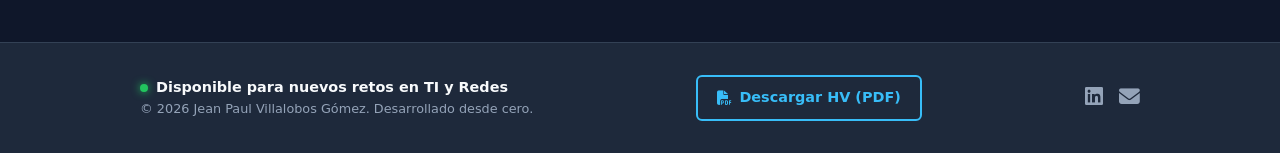
==== commit 10ddb118: "cambios corregidos02" ====
--- a/index.html
+++ b/index.html
@@ -40,7 +40,7 @@
     <header>
         <div class="header-container">
             <div class="profile-photo-container">
-                <img src="img/favicon.png" alt="Foto de Jean Paul Villalobos" class="profile-photo">
+                <img src="img/perfil.png" alt="Foto de Jean Paul Villalobos" class="profile-photo">
             </div>
 
             <h1>Jean Paul Villalobos Gómez</h1>
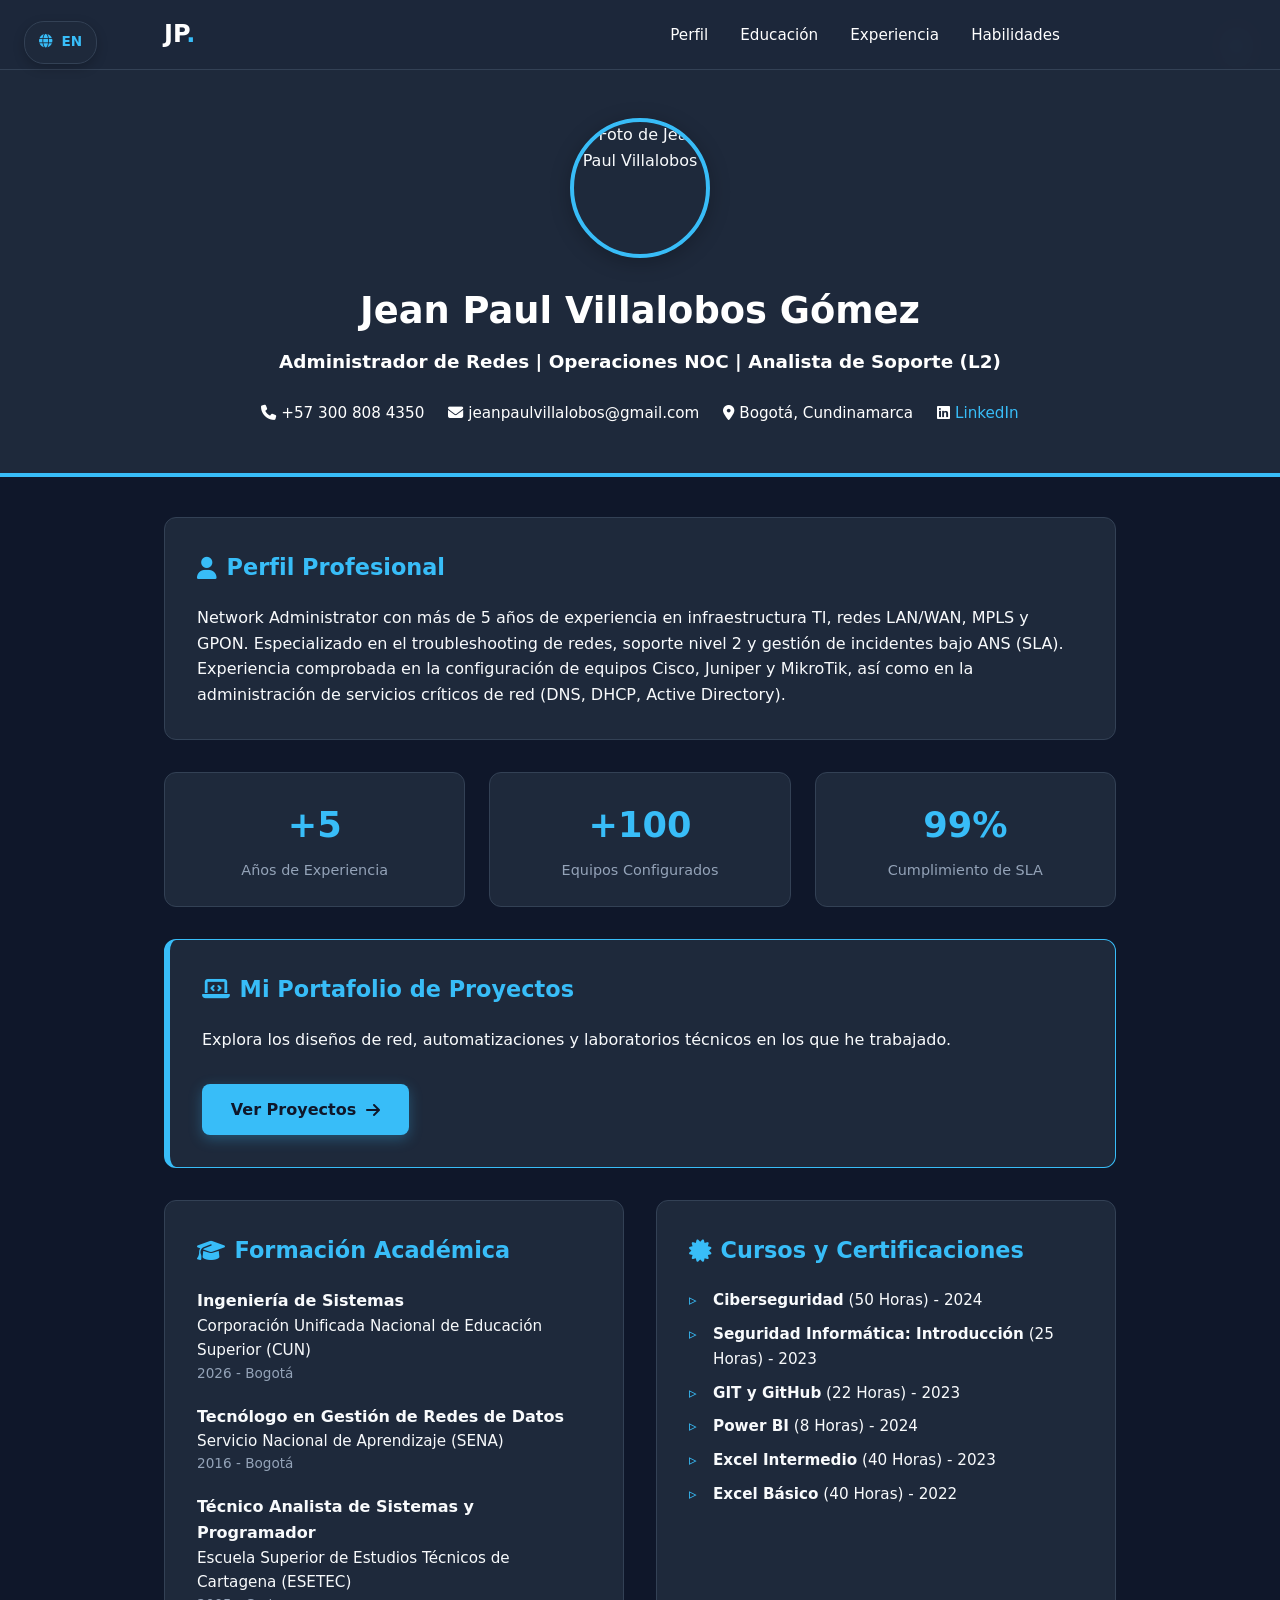
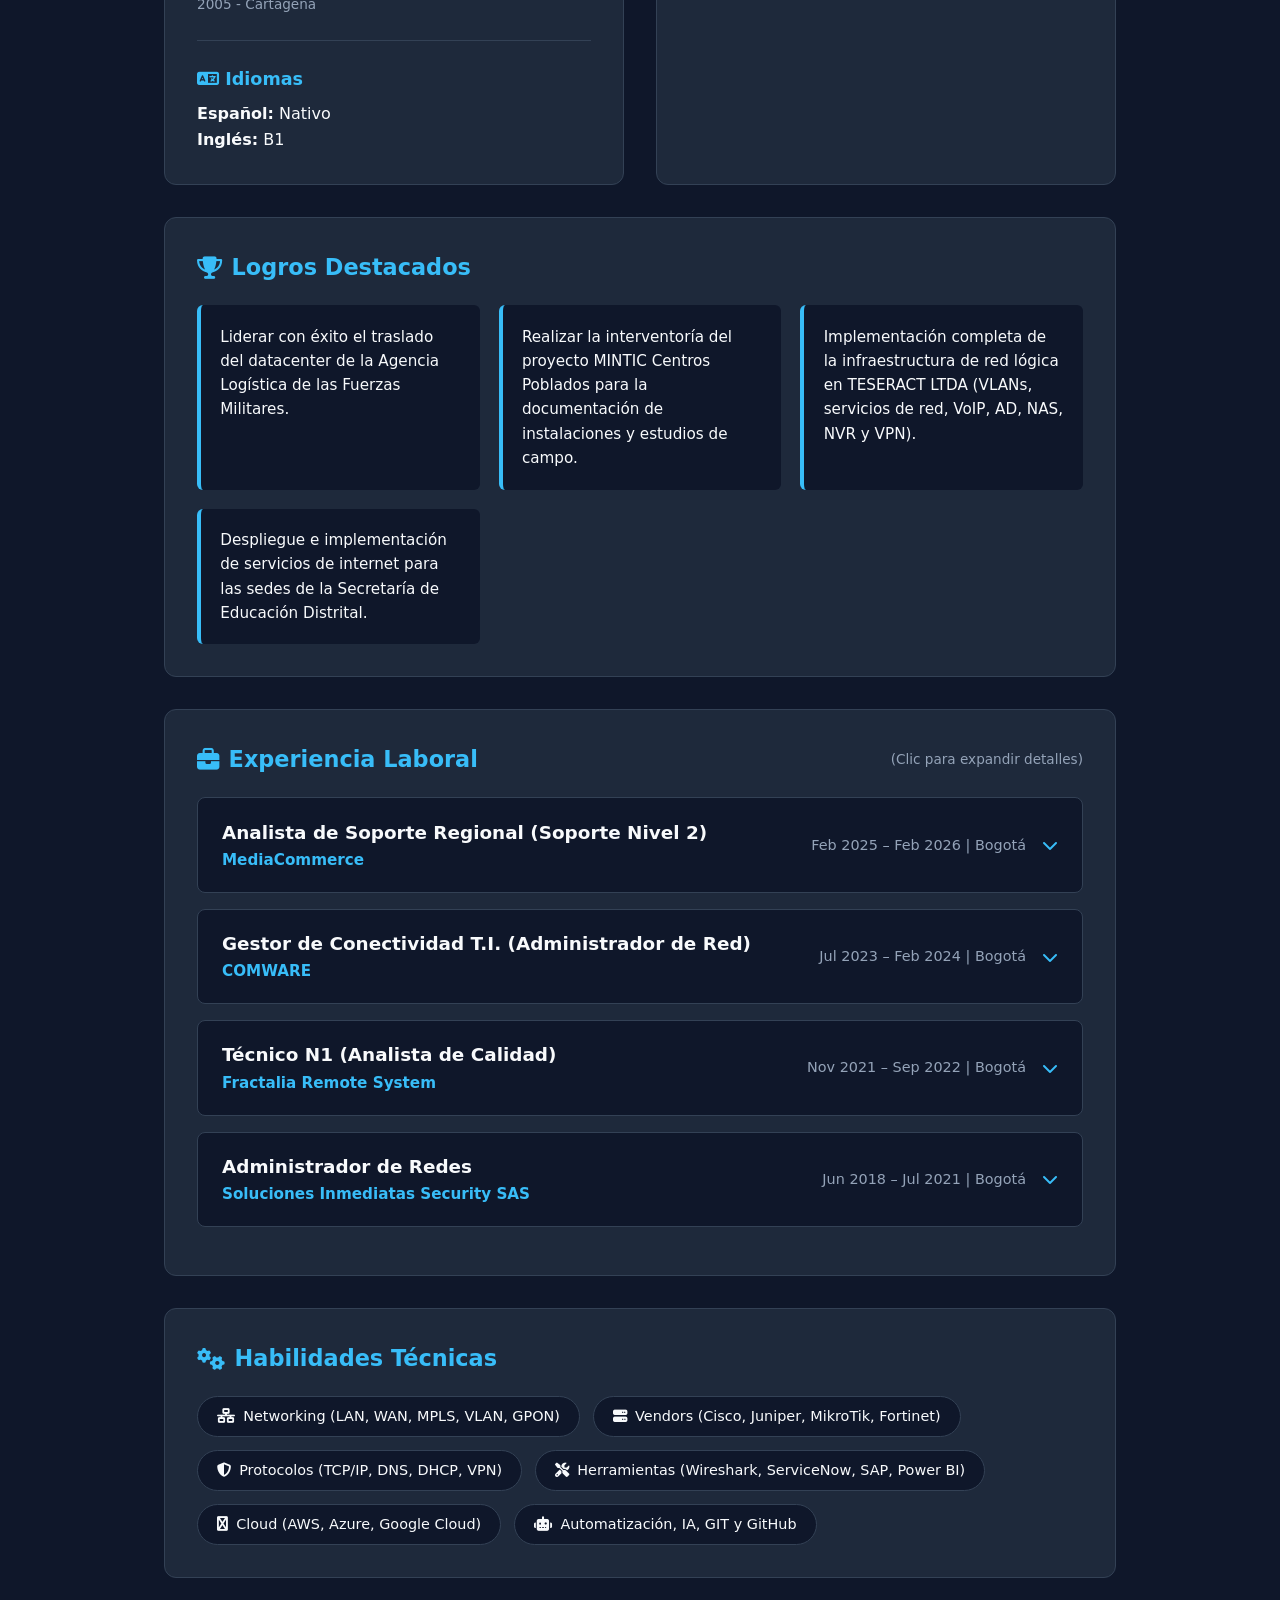
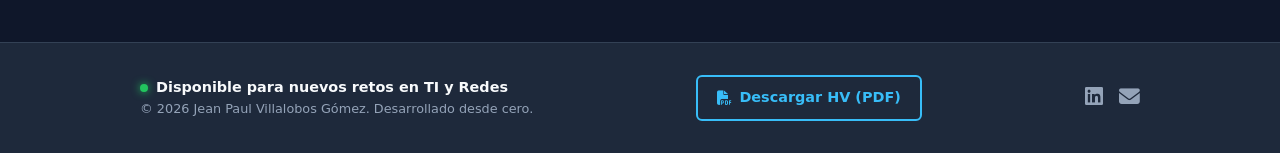
==== commit b57937d2: "arreglo de las imagenes desde servidores de almacenamiento" ====
--- a/index.html
+++ b/index.html
@@ -7,7 +7,7 @@
     
     <link rel="stylesheet" href="css/styles.css">
     <link rel="stylesheet" href="https://cdnjs.cloudflare.com/ajax/libs/font-awesome/6.4.0/css/all.min.css">
-    <link rel="icon" type="image/png" href="img/favicon.png">
+    <link rel="icon" type="image/png" href="https://i.postimg.cc/HsQdpzgw/favicon.png">
 </head>
 <body>
         <a href="index-en.html" class="lang-btn" aria-label="Cambiar idioma a Inglés">
@@ -40,7 +40,7 @@
     <header>
         <div class="header-container">
             <div class="profile-photo-container">
-                <img src="img/perfil.png" alt="Foto de Jean Paul Villalobos" class="profile-photo">
+                <img src="https://i.postimg.cc/wjgH3Nqc/perfil.png" alt="Foto de Jean Paul Villalobos" class="profile-photo">
             </div>
 
             <h1>Jean Paul Villalobos Gómez</h1>
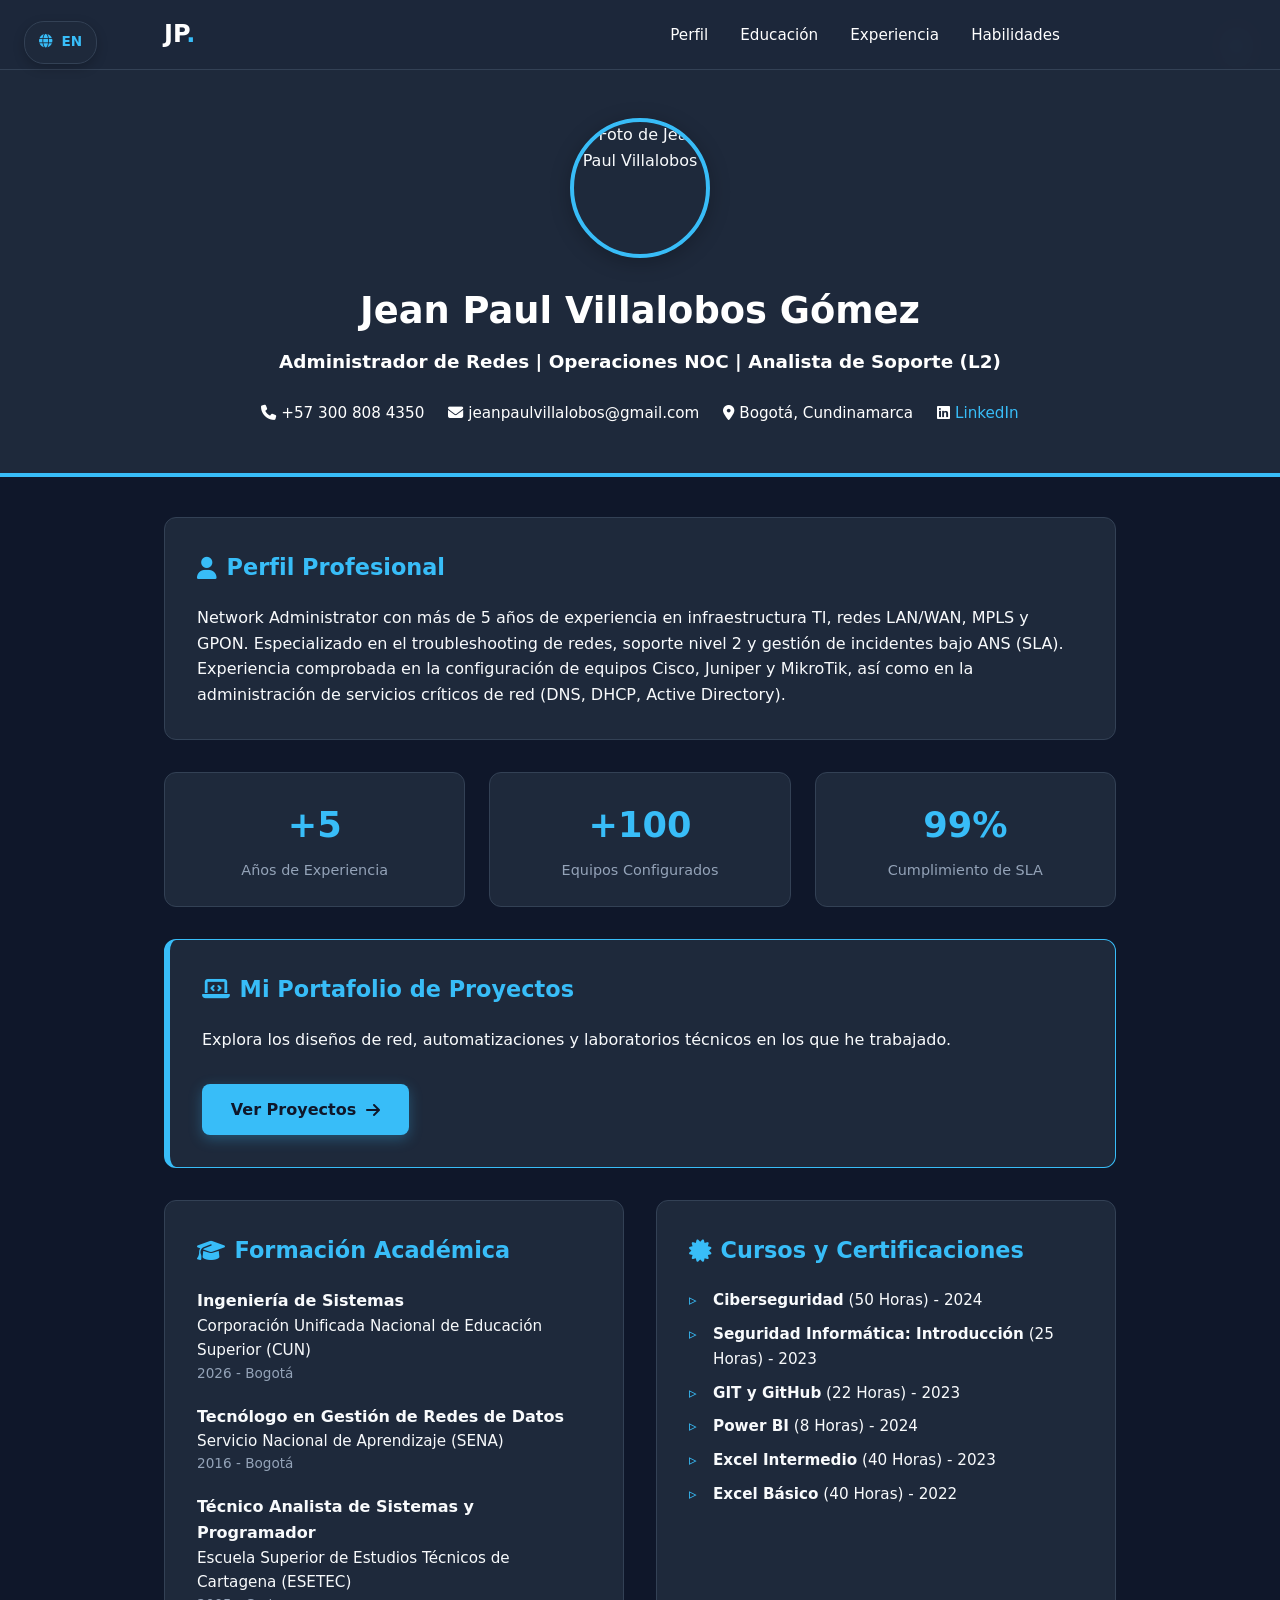
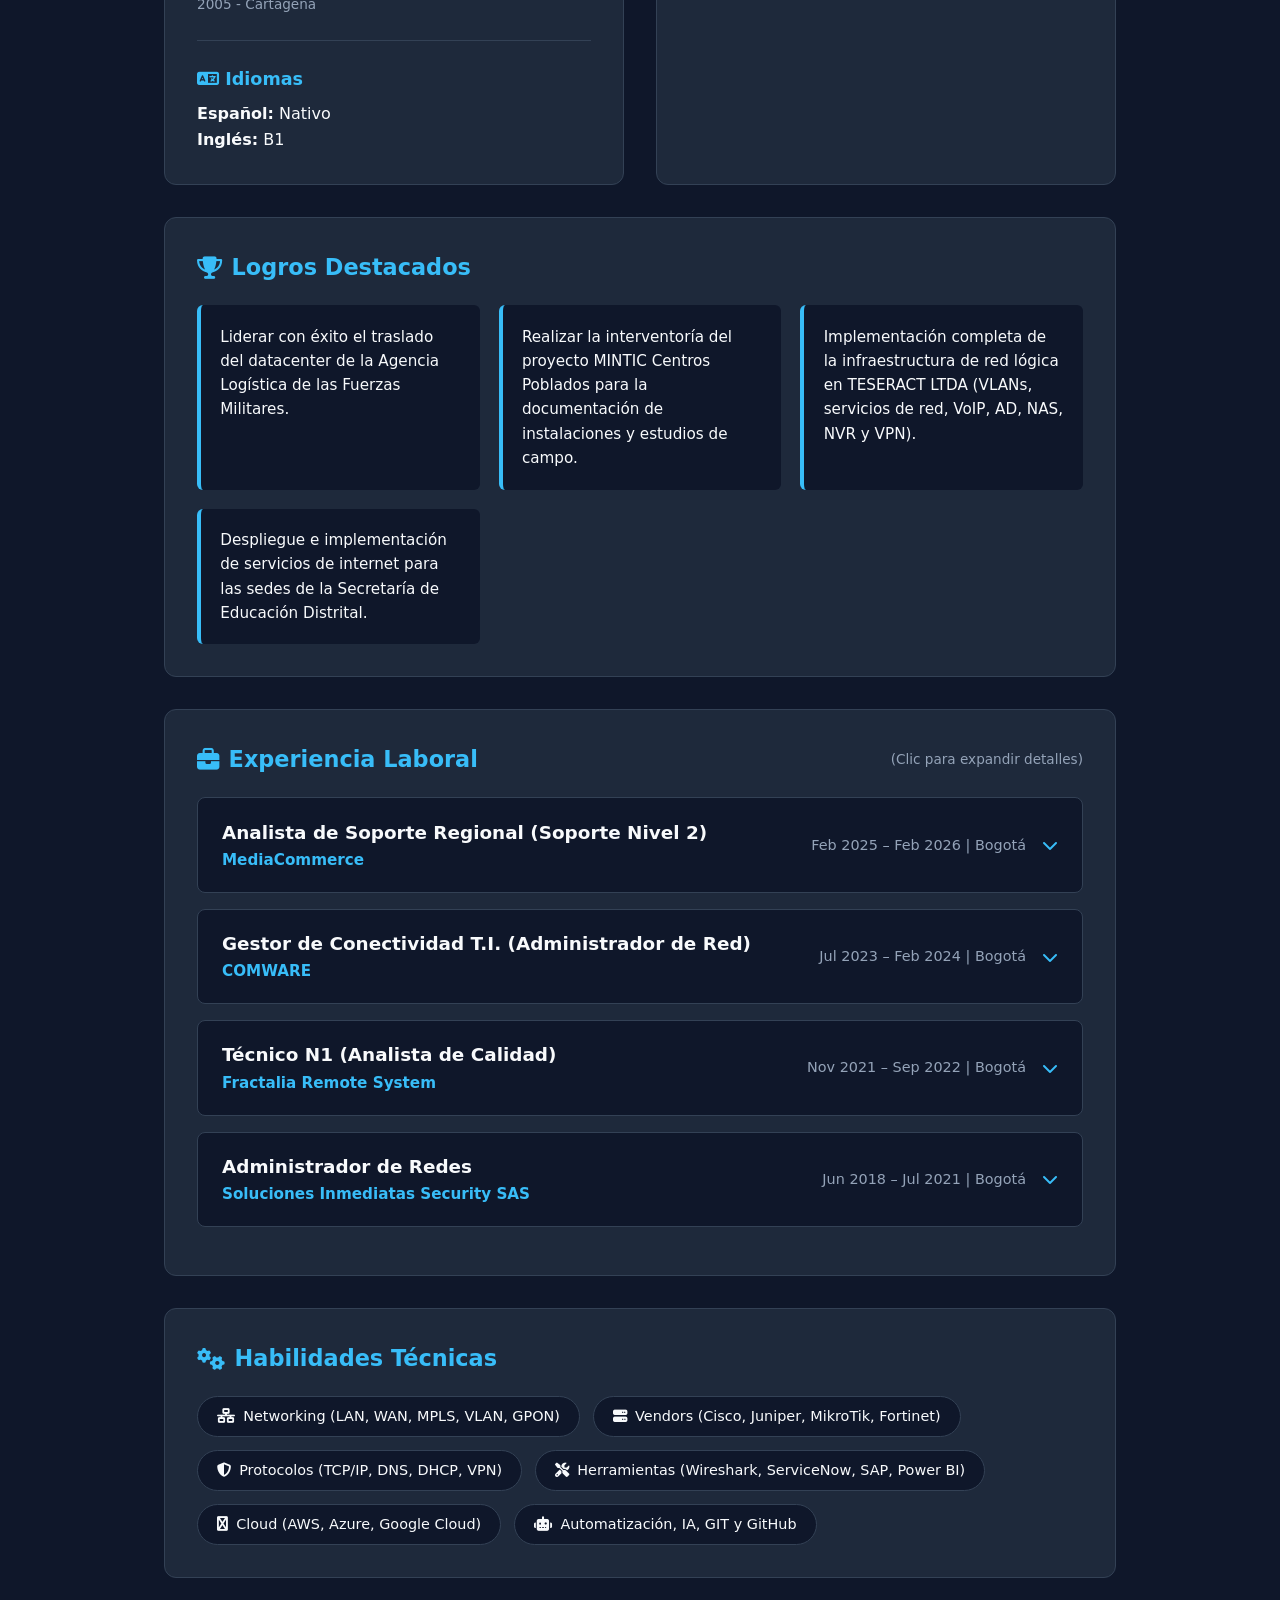
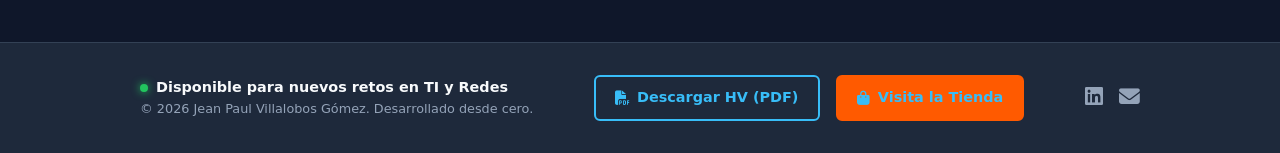
==== commit 46ecd856: "el portafolios fue modificado y se esta agregando una tienda de productos" ====
--- a/index.html
+++ b/index.html
@@ -247,15 +247,18 @@
 
     </div>
 
-    <footer>
+<footer>
         <div class="footer-container">
             <div class="footer-info">
                 <p class="status-tag"><span class="dot"></span> Disponible para nuevos retos en TI y Redes</p>
                 <p class="credits">© 2026 Jean Paul Villalobos Gómez. Desarrollado desde cero.</p>
             </div>
-            <div class="footer-actions">
-                <a href="https://drive.google.com/file/d/1JrEGTM5eayhibXr13yMg1QWJ3Eq_yTVu/view?usp=sharing" download class="download-btn">
+            <div class="footer-actions" style="display: flex; gap: 1rem; flex-wrap: wrap;">
+                <a href="Nueva_HV_2026_Suba(1).pdf" download class="download-btn">
                     <i class="fas fa-file-pdf"></i> Descargar HV (PDF)
+                </a>
+                <a href="tienda/index.html" class="download-btn shop-btn" style="background: #ff5a00; border-color: #ff5a00;">
+                    <i class="fas fa-shopping-bag"></i> Visita la Tienda
                 </a>
             </div>
             <div class="footer-social">
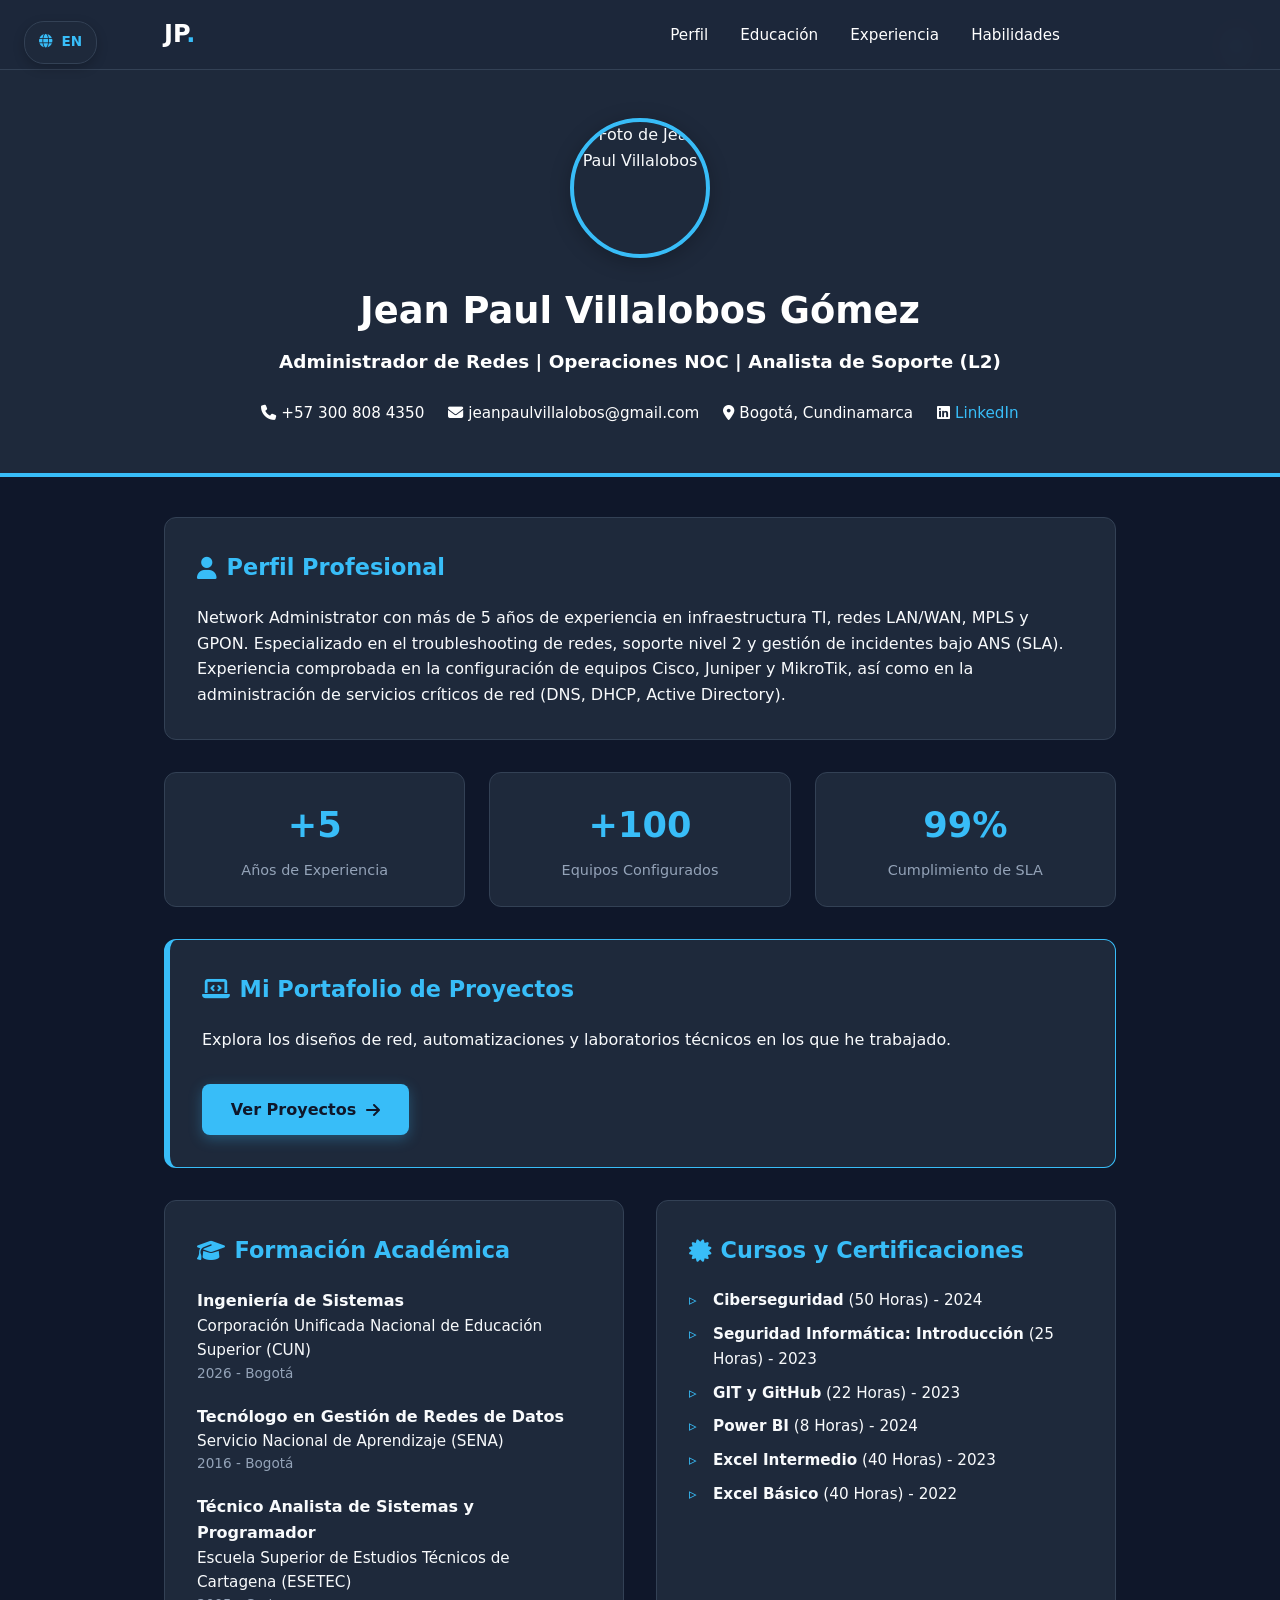
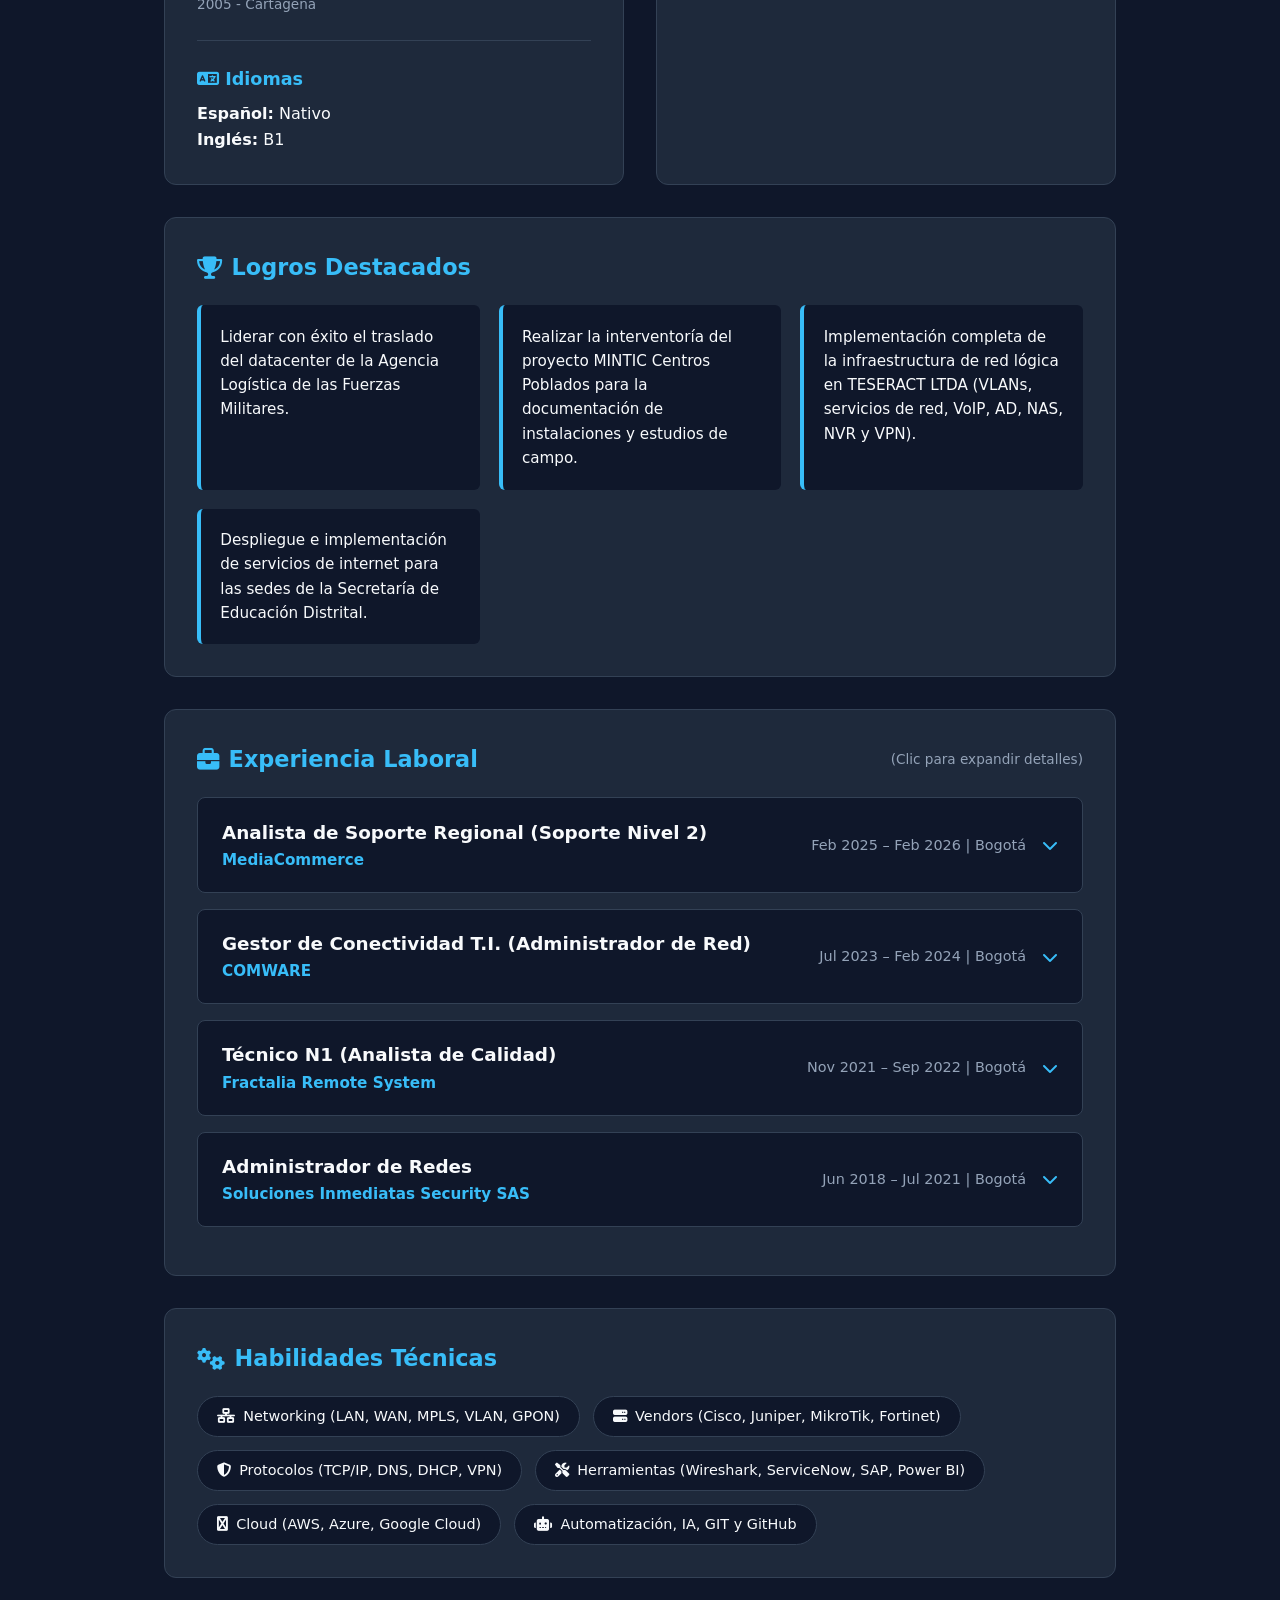
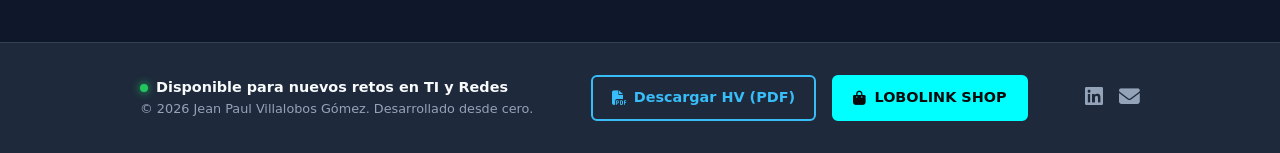
==== commit add2e519: "el portafolios fue modificado y ahora es manejado por un json" ====
--- a/index.html
+++ b/index.html
@@ -257,8 +257,8 @@
                 <a href="Nueva_HV_2026_Suba(1).pdf" download class="download-btn">
                     <i class="fas fa-file-pdf"></i> Descargar HV (PDF)
                 </a>
-                <a href="tienda/index.html" class="download-btn shop-btn" style="background: #ff5a00; border-color: #ff5a00;">
-                    <i class="fas fa-shopping-bag"></i> Visita la Tienda
+                <a href="tienda/index.html" class="download-btn shop-btn" style="background: #00FFFF; border-color: #00FFFF; color: #0a0a0c;">
+                    <i class="fas fa-shopping-bag"></i> LOBOLINK SHOP
                 </a>
             </div>
             <div class="footer-social">
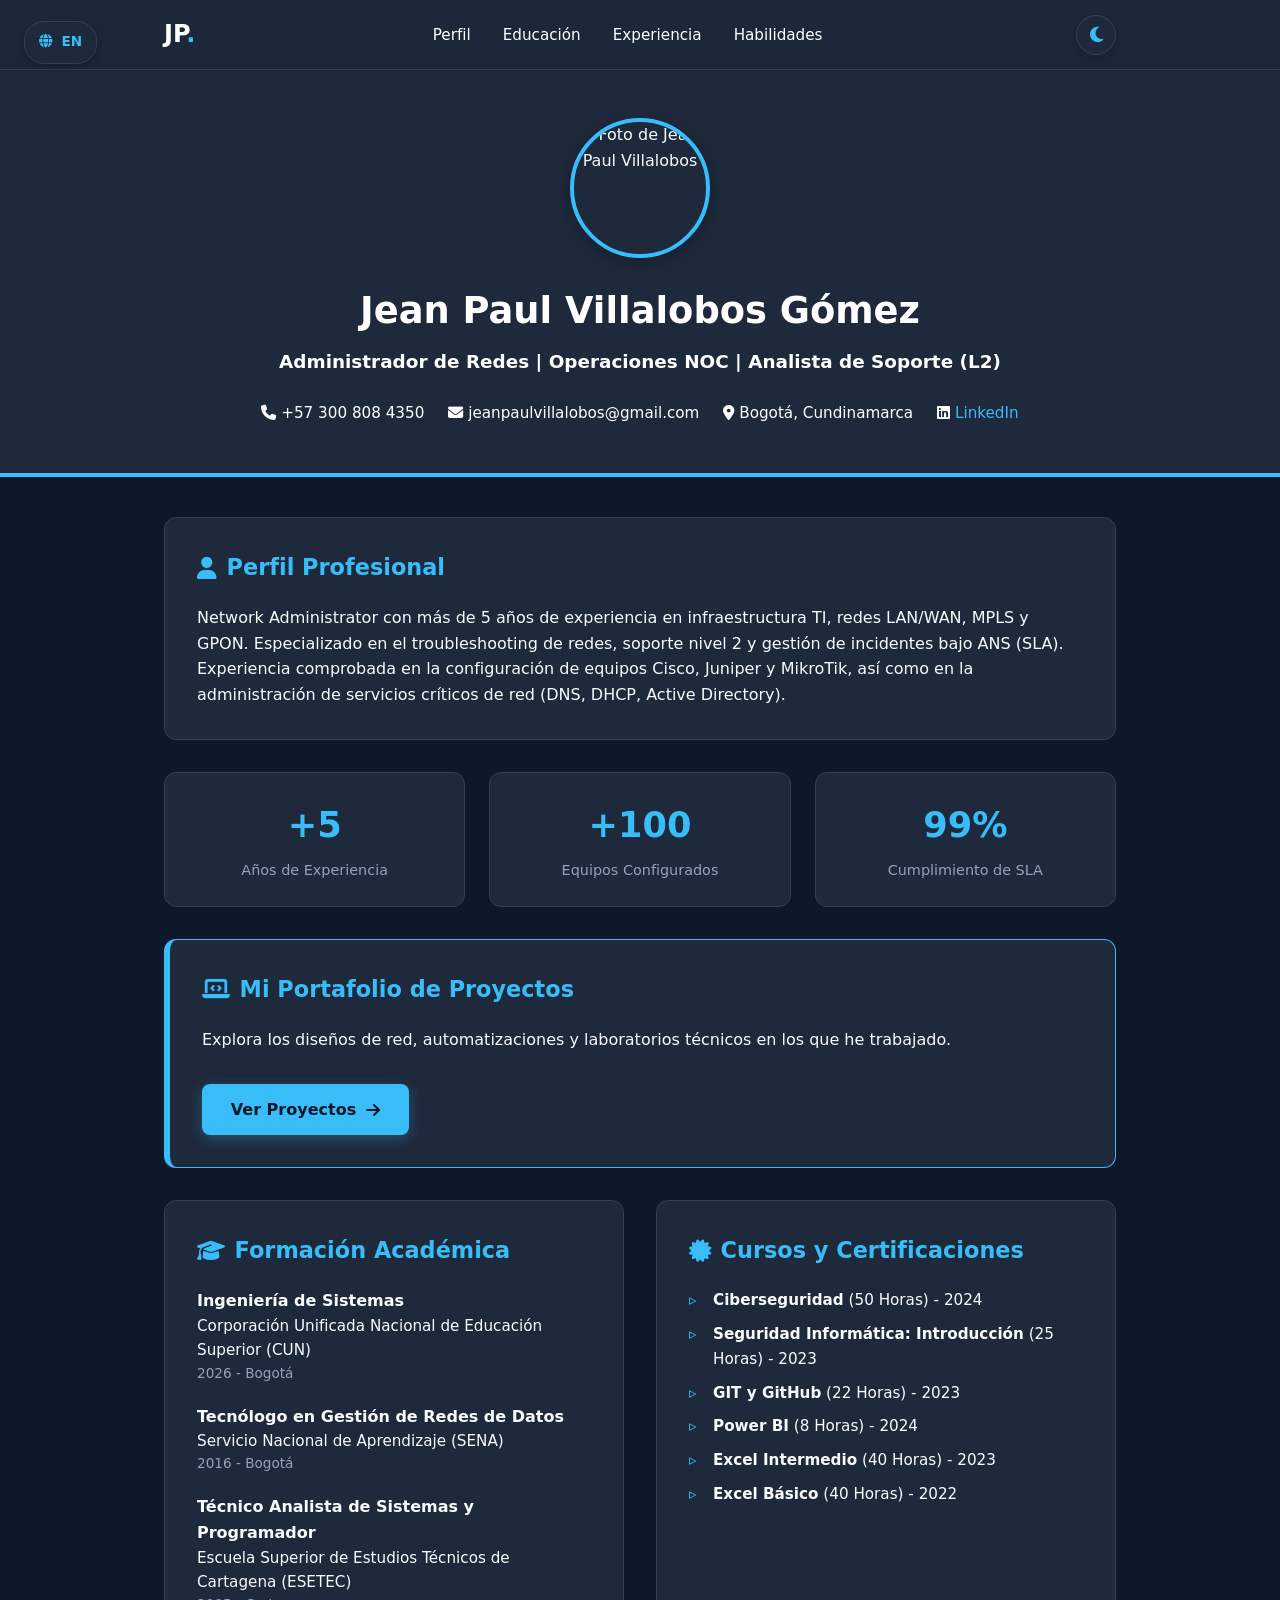
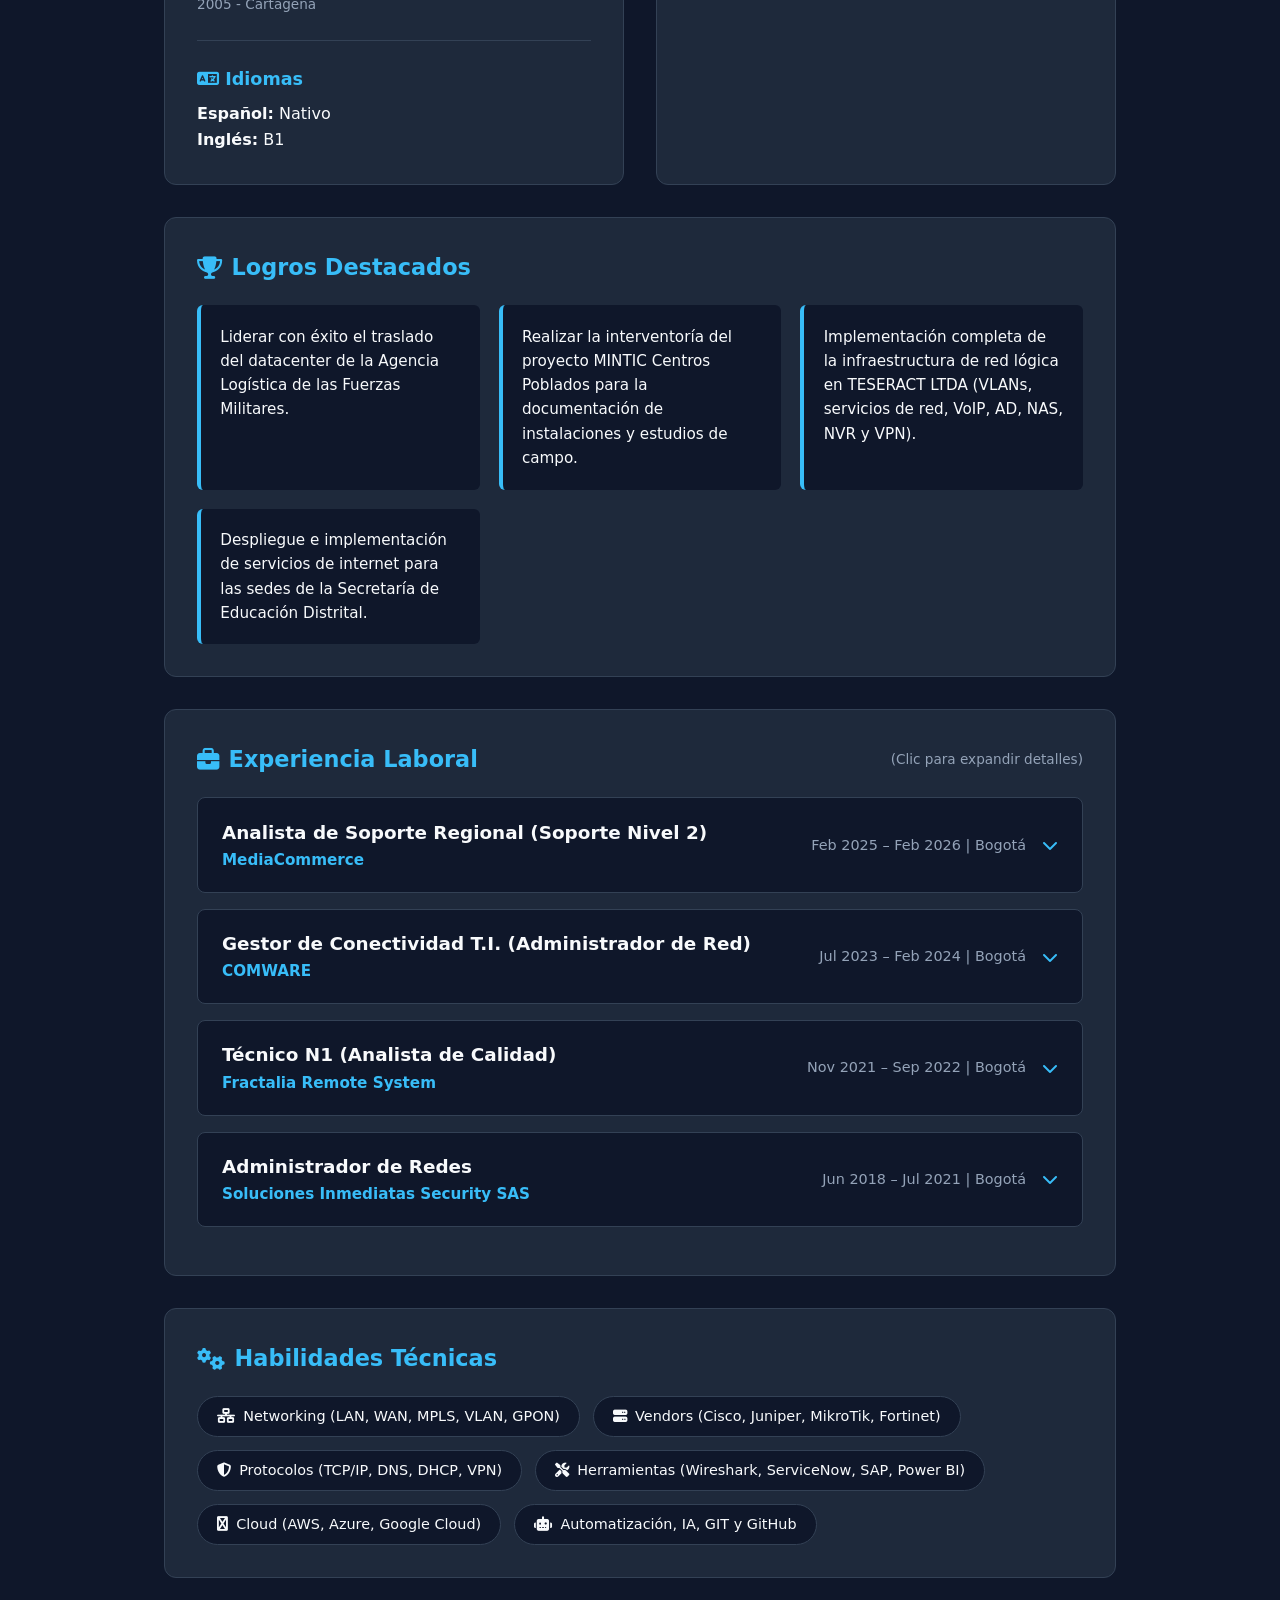
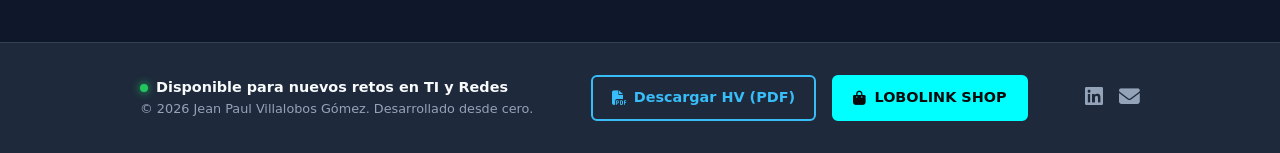
==== commit 36d5a0b2: "arreglado el boton de iluminacion y oscurecer" ====
--- a/index.html
+++ b/index.html
@@ -10,32 +10,37 @@
     <link rel="icon" type="image/png" href="https://i.postimg.cc/HsQdpzgw/favicon.png">
 </head>
 <body>
-        <a href="index-en.html" class="lang-btn" aria-label="Cambiar idioma a Inglés">
-    <i class="fas fa-globe"></i> EN
-</a>
+    
+    <a href="index-en.html" class="lang-btn" aria-label="Cambiar idioma a Inglés">
+        <i class="fas fa-globe"></i> EN
+    </a>
 
     <nav class="navbar">
         <div class="nav-container">
             <a href="#" class="nav-logo">JP<span>.</span></a>
             
-            <button class="menu-toggle" id="mobile-menu" aria-label="Abrir menú">
-                <span class="bar"></span>
-                <span class="bar"></span>
-                <span class="bar"></span>
-            </button>
-            
-            <ul class="nav-links" style="margin-right: 3.5rem;">
+            <ul class="nav-links" style="margin-right: 1rem;">
                 <li><a href="#perfil" class="nav-link">Perfil</a></li>
                 <li><a href="#educacion" class="nav-link">Educación</a></li>
                 <li><a href="#experiencia" class="nav-link">Experiencia</a></li>
                 <li><a href="#habilidades" class="nav-link">Habilidades</a></li>
             </ul>
+
+            <div class="nav-actions" style="display: flex; align-items: center; gap: 1rem;">
+                
+                <button id="theme-toggle" class="theme-btn" aria-label="Cambiar tema">
+                    <i class="fas fa-moon"></i>
+                </button>
+
+                <button class="menu-toggle" id="mobile-menu" aria-label="Abrir menú">
+                    <span class="bar"></span>
+                    <span class="bar"></span>
+                    <span class="bar"></span>
+                </button>
+                
+            </div>
         </div>
     </nav>
-
-    <button id="theme-toggle" class="theme-btn" aria-label="Cambiar tema">
-        <i class="fas fa-moon"></i>
-    </button>
 
     <header>
         <div class="header-container">
@@ -247,14 +252,14 @@
 
     </div>
 
-<footer>
+    <footer>
         <div class="footer-container">
             <div class="footer-info">
                 <p class="status-tag"><span class="dot"></span> Disponible para nuevos retos en TI y Redes</p>
                 <p class="credits">© 2026 Jean Paul Villalobos Gómez. Desarrollado desde cero.</p>
             </div>
             <div class="footer-actions" style="display: flex; gap: 1rem; flex-wrap: wrap;">
-                <a href="Nueva_HV_2026_Suba(1).pdf" download class="download-btn">
+                <a href="https://drive.google.com/file/d/1JrEGTM5eayhibXr13yMg1QWJ3Eq_yTVu/view?usp=sharing" download class="download-btn">
                     <i class="fas fa-file-pdf"></i> Descargar HV (PDF)
                 </a>
                 <a href="tienda/index.html" class="download-btn shop-btn" style="background: #00FFFF; border-color: #00FFFF; color: #0a0a0c;">
--- a/css/styles.css
+++ b/css/styles.css
@@ -110,6 +110,39 @@
     width: 100%;
 }
 
+/* Contenedor de Controles a la Derecha de la Barra (Siempre Fijo) */
+.nav-actions {
+    display: flex;
+    align-items: center;
+    gap: 1.2rem;
+}
+
+/* CORRECCIÓN TÉCNICA DEL BOTÓN DE TEMA:
+    Eliminamos el 'fixed' para que viva dentro del flujo flex de la barra de navegación.
+    De este modo es inmune a cambios bruscos de tamaño entre Celular, Tablet y PC.
+*/
+.theme-btn {
+    background-color: var(--card-bg);
+    color: var(--primary-color);
+    border: 1px solid var(--border-color);
+    width: 40px;
+    height: 40px;
+    border-radius: 50%;
+    cursor: pointer;
+    display: flex;
+    align-items: center;
+    justify-content: center;
+    font-size: 1.1rem;
+    box-shadow: 0 4px 10px rgba(0, 0, 0, 0.15);
+    transition: transform 0.2s ease, background-color 0.3s ease;
+}
+
+.theme-btn:hover {
+    transform: scale(1.08);
+    background-color: var(--primary-color);
+    color: #0f172a;
+}
+
 /* Botón Hamburguesa Móvil */
 .menu-toggle {
     display: none;
@@ -160,6 +193,7 @@
 header h1 {
     font-size: 2.3rem;
     margin-bottom: 0.4rem;
+    color: #ffffff; /* Fuerza el blanco puro */
 }
 
 .subtitle {
@@ -167,6 +201,10 @@
     color: var(--primary-color);
     font-weight: 600;
     margin-bottom: 1.5rem;
+}
+
+header p {
+    color: #ffffff !important; /* Fuerza el blanco para descripciones secundarias */
 }
 
 .contact-bar {
@@ -176,48 +214,6 @@
     flex-wrap: wrap;
     font-size: 0.95rem;
     color: #ffffff;
-}
-
-.contact-bar a {
-    color: var(--primary-color);
-    text-decoration: none;
-}
-/* ==========================================================================
-   3. CABECERA Y FOTO CIRCULAR
-   ========================================================================== */
-header {
-    background-color: var(--header-bg);
-    padding: 3rem 1.5rem;
-    text-align: center;
-    border-bottom: 4px solid var(--primary-color);
-}
-
-/* Fuerza a que el título principal sea blanco en cualquier modo */
-header h1 {
-    font-size: 2.3rem;
-    margin-bottom: 0.4rem;
-    color: #ffffff; /* <- Cambiado a blanco puro */
-}
-
-.subtitle {
-    font-size: 1.15rem;
-    color: var(--primary-color);
-    font-weight: 600;
-    margin-bottom: 1.5rem;
-}
-
-/* Asegura que los textos adicionales de la cabecera (como en el portafolio) sean blancos */
-header p {
-    color: #ffffff !important; /* <- Fuerza el blanco para descripciones secundarias en el header */
-}
-
-.contact-bar {
-    display: flex;
-    justify-content: center;
-    gap: 1.5rem;
-    flex-wrap: wrap;
-    font-size: 0.95rem;
-    color: #ffffff; /* <- Mantiene los textos de contacto en blanco */
 }
 
 .contact-bar a {
@@ -418,11 +414,10 @@
     transition: transform 0.3s ease;
 }
 
-/* Control del acordeón oculto / visible */
 .accordion-content {
     max-height: 0;
     overflow: hidden;
-    transition: max-height 0.3s cubic-bezier(0, 1, 0, 1); /* Animación nativa fluida */
+    transition: max-height 0.3s cubic-bezier(0, 1, 0, 1);
     background-color: var(--card-bg);
 }
 
@@ -442,14 +437,13 @@
     content: "▹"; position: absolute; left: 0; color: var(--primary-color); font-weight: bold;
 }
 
-/* Clases activas inyectadas por JS */
 .accordion-item.active .accordion-content {
-    max-height: 1000px; /* Suficiente espacio para expandirse */
+    max-height: 1000px;
     transition: max-height 0.4s cubic-bezier(1, 0, 1, 0);
 }
 
 .accordion-item.active .arrow-icon {
-    transform: rotate(180px); /* Gira la flecha cuando se expande */
+    transform: rotate(180deg);
 }
 
 /* ==========================================================================
@@ -467,7 +461,7 @@
 }
 
 /* ==========================================================================
-   8. FOOTER, INTERRUPTOR Y RESPONSIVE MÓVIL
+   8. FOOTER Y RESPONSIVE MÓVIL
    ========================================================================== */
 footer { background-color: var(--header-bg); padding: 2rem 1.5rem; margin-top: 4rem; border-top: 1px solid var(--border-color); }
 .footer-container { max-width: 1000px; margin: 0 auto; display: flex; justify-content: space-between; align-items: center; flex-wrap: wrap; gap: 1.5rem; }
@@ -481,17 +475,12 @@
 .footer-social a { color: var(--text-muted); font-size: 1.3rem; }
 .footer-social a:hover { color: var(--primary-color); }
 
-.theme-btn {
-    position: fixed; top: 1.5rem; right: 1.5rem; background-color: var(--card-bg); color: var(--primary-color); border: 1px solid var(--border-color); padding: 0.8rem; border-radius: 50%; cursor: pointer; z-index: 1000;
-}
-
-/* RESPONSIVE MOBILE MEDIA QUERIES (Bloque existente en tu CSS) */
+/* RESPONSIVE MOBILE MEDIA QUERIES */
 @media (max-width: 768px) {
     .columns-grid, .stats-grid { grid-template-columns: 1fr; }
     .accordion-header { flex-direction: column; align-items: flex-start; gap: 0.5rem; }
     .job-meta-date { width: 100%; justify-content: space-between; }
     
-    /* Configuración menú responsivo vertical */
     .menu-toggle { display: flex; }
     .nav-links {
         position: absolute; top: 70px; left: -100%; width: 100%; height: calc(100vh - 70px);
@@ -500,27 +489,18 @@
     }
     .nav-links.active { left: 0; }
     
-    /* Animación del botón hamburguesa activo */
     .menu-toggle.active .bar:nth-child(2) { opacity: 0; }
     .menu-toggle.active .bar:nth-child(1) { transform: translateY(8px) rotate(45px); }
     .menu-toggle.active .bar:nth-child(3) { transform: translateY(-8px) rotate(-45px); }
 
-    /* ==========================================================================
-       NUEVO AJUSTE: REUBICACIÓN DEL BOTÓN MODO OSCURO EN CELULARES
-       ========================================================================== */
-    .theme-btn {
-        top: auto;          /* Cancela la posición superior que tenía en PC */
-        bottom: 2rem;       /* Lo ubica abajo en la pantalla */
-        right: 1.5rem;      /* Lo mantiene pegado a la derecha */
-        padding: 1rem;      /* Lo hace ligeramente más grande para pantallas táctiles */
-        box-shadow: 0 6px 16px rgba(0, 0, 0, 0.4); /* Sombra más pronunciada */
-    }
-}
+    /* ELIMINADO: Se removieron los parámetros top/bottom de .theme-btn en móviles, 
+        manteniéndolo dentro del contenedor superior derecho de la barra.
+    */
+}
+
 /* ==========================================================================
    11. NUEVOS ESTILOS EXCLUSIVOS PARA LA PÁGINA DE PORTAFOLIO
    ========================================================================== */
-
-/* Cabecera de la tarjeta del proyecto */
 .project-header {
     display: flex;
     justify-content: space-between;
@@ -532,7 +512,6 @@
     gap: 1rem;
 }
 
-/* Etiqueta visual de especialidad del proyecto (ej: Infraestructura, Cloud) */
 .project-tag {
     background-color: rgba(56, 189, 248, 0.1);
     color: var(--primary-color);
@@ -543,7 +522,6 @@
     border: 1px solid rgba(56, 189, 248, 0.2);
 }
 
-/* Cuerpo adaptivo: Grid de 2 columnas en PC (55% texto, 45% fotos) */
 .project-body {
     display: grid;
     grid-template-columns: 1.2fr 0.8fr;
@@ -568,7 +546,6 @@
     color: var(--text-muted);
 }
 
-/* --- MAQUETACIÓN DEL SCROLL DE FOTOS (SLIDER INTERACTIVO) --- */
 .project-gallery {
     width: 100%;
 }
@@ -576,30 +553,28 @@
 .slider-wrapper {
     position: relative;
     width: 100%;
-    height: 250px; /* Altura ideal fija para los captures de pantalla o fotos */
+    height: 250px;
     border-radius: 8px;
     overflow: hidden;
     border: 1px solid var(--border-color);
     box-shadow: 0 4px 12px rgba(0,0,0,0.15);
 }
 
-/* Fila horizontal oculta que contiene todas las imágenes alineadas */
 .slider {
     display: flex;
     width: 100%;
     height: 100%;
     scroll-behavior: smooth;
-    overflow-x: hidden; /* JavaScript manejará el desplazamiento horizontal de manera limpia */
+    overflow-x: hidden;
 }
 
 .slide-img {
     width: 100%;
     height: 100%;
-    object-fit: cover; /* Ajusta y recorta la imagen proporcionalmente */
-    flex-shrink: 0; /* Previene que el navegador encoja las fotos fuera del marco */
-}
-
-/* Flechas flotantes encima de la fotografía */
+    object-fit: cover;
+    flex-shrink: 0;
+}
+
 .slider-btn {
     position: absolute;
     top: 50%;
@@ -634,14 +609,13 @@
     font-weight: 500;
 }
 
-/* RESPONSIVE: En pantallas medianas o celulares, las fotos pasan abajo del texto automáticamente */
 @media (max-width: 850px) {
     .project-body {
         grid-template-columns: 1fr;
         gap: 1.5rem;
     }
     .slider-wrapper {
-        height: 280px; /* Un poco más de altura en móviles */
+        height: 280px;
     }
 }
 
@@ -651,21 +625,21 @@
 .lang-btn {
     position: fixed;
     top: 1.3rem;
-    left: 1.5rem; /* Ubicado exactamente a la izquierda */
+    left: 1.5rem;
     background-color: var(--card-bg);
     color: var(--primary-color);
     border: 1px solid var(--border-color);
     padding: 0.6rem 0.9rem;
-    border-radius: 20px; /* Estilo ovalado moderno */
+    border-radius: 20px;
     cursor: pointer;
-    z-index: 3000; /* Flota por encima de la navbar */
+    z-index: 3000;
     display: flex;
     align-items: center;
     justify-content: center;
     gap: 0.5rem;
     font-size: 0.85rem;
     font-weight: 700;
-    text-decoration: none; /* Quita el subrayado de enlace */
+    text-decoration: none;
     box-shadow: 0 4px 12px rgba(0, 0, 0, 0.2);
     transition: transform 0.2s, background-color 0.3s;
 }
@@ -676,16 +650,14 @@
     color: #0f172a;
 }
 
-/* RESPONSIVE: En celulares bajamos el botón de idioma abajo a la izquierda para no romper la navbar */
 @media (max-width: 768px) {
     .lang-btn {
         top: auto;
-        bottom: 2rem; /* Al alineado abajo con el botón de modo oscuro */
+        bottom: 2rem;
         left: 1.5rem;
         padding: 0.8rem 1.1rem;
         box-shadow: 0 6px 16px rgba(0, 0, 0, 0.4);
     }
-    /* Le damos espacio al logo para que el botón de hamburguesa no lo empuje */
     .nav-logo {
         margin-left: 1rem;
     }
